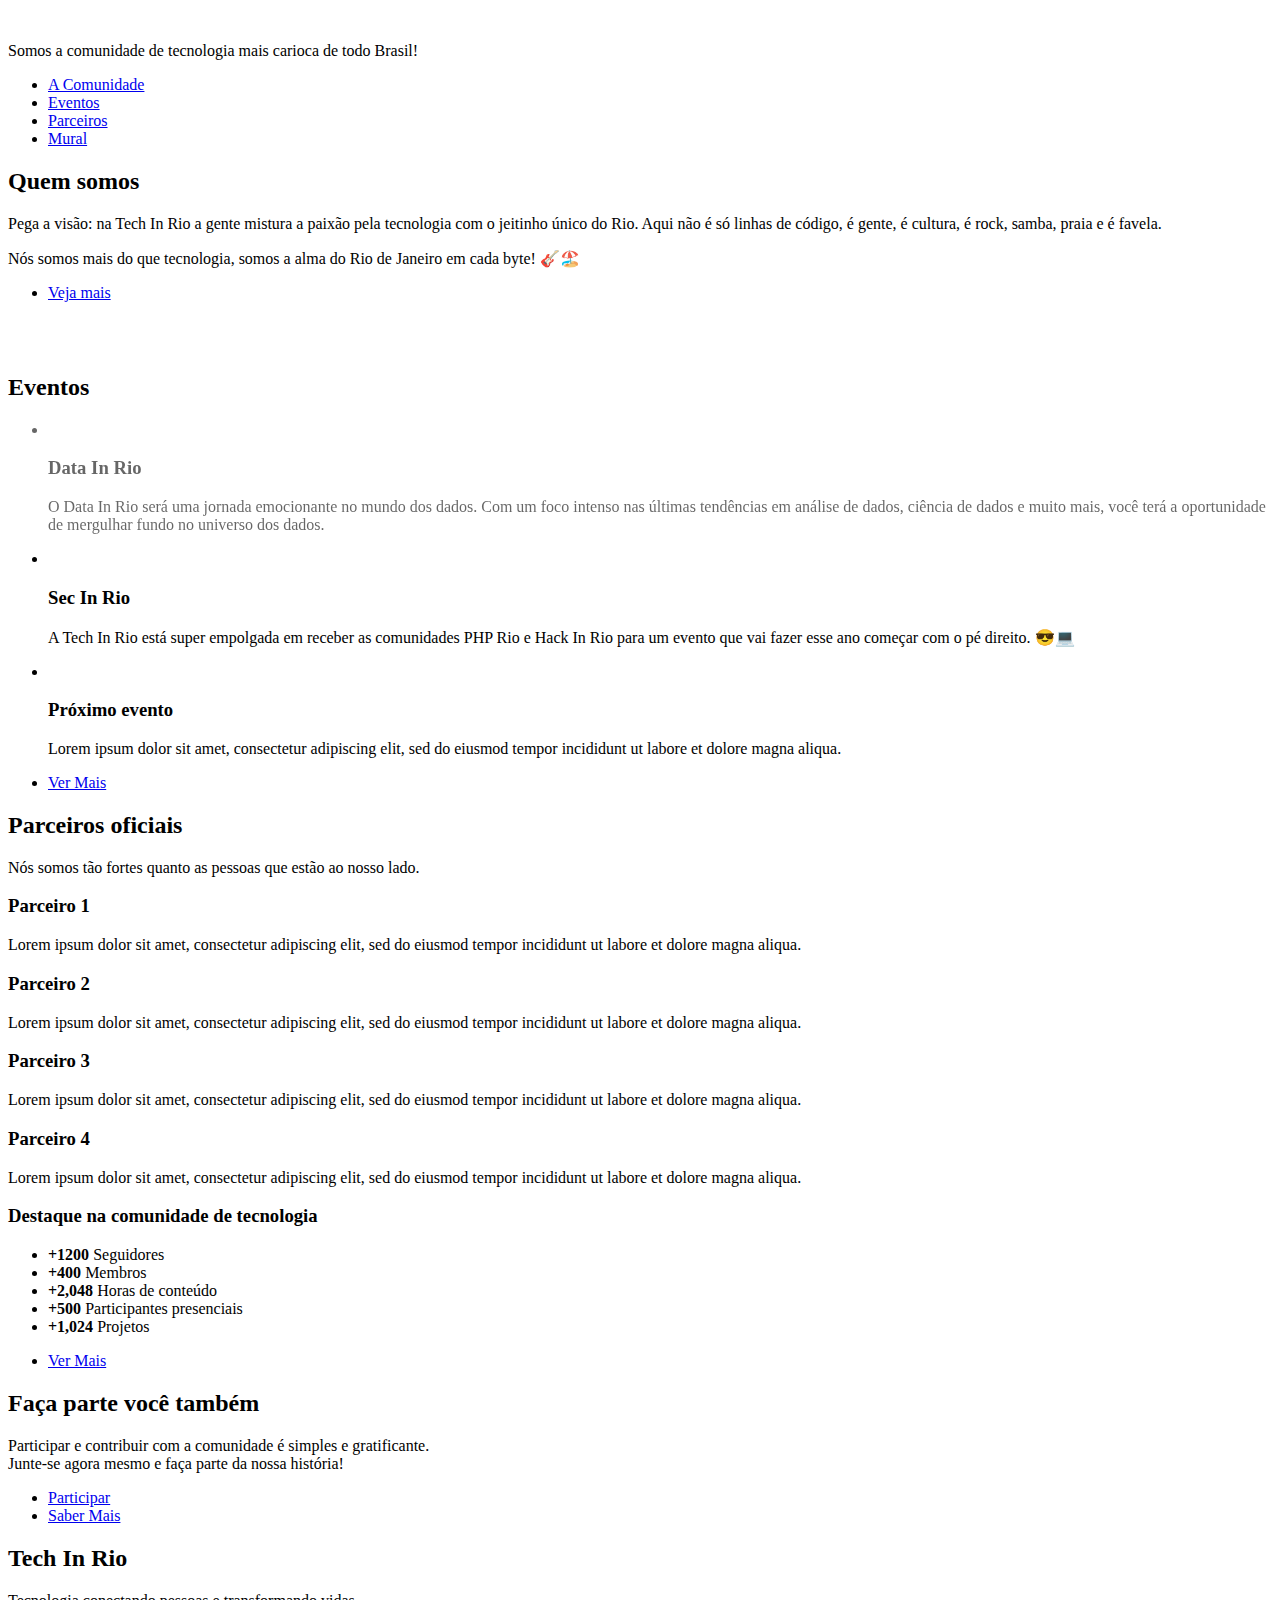
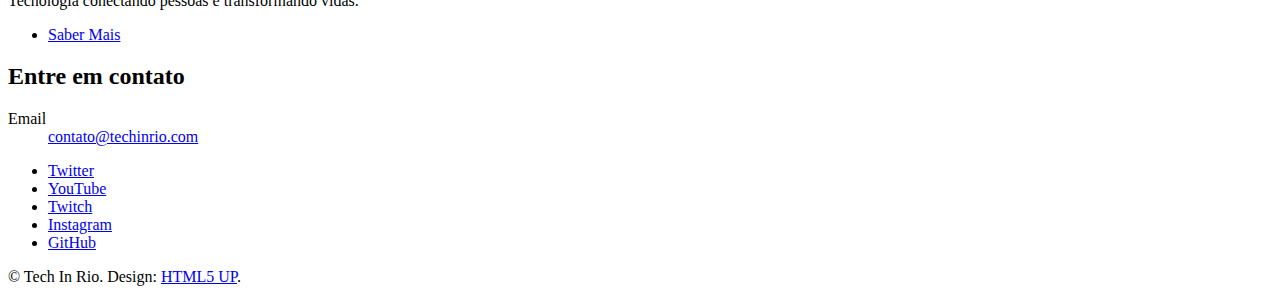
==== index.html @ d772ad13 "Update description of Tech In Rio in index.html" ====
<!DOCTYPE html>
<!--
	Stellar by HTML5 UP
	html5up.net | @ajlkn
	Free for personal and commercial use under the CCA 3.0 license (html5up.net/license)
-->
<html lang="pt-BR">
  <head>
    <title>Tech In Rio</title>
    <meta
      name="description"
      content="Você acabou de aportar na comunidade de tecnologia mais carioca de todo Brasil!"
    />
    <meta charset="utf-8" />
    <meta
      name="viewport"
      content="width=device-width, initial-scale=1, user-scalable=no"
    />

    <meta
      name="keywords"
      content="tech, rio, rio de janeiro, tecnologia, inovação, comunidade, brasil, rj"
    />

    <link rel="manifest" href="./manifest.json" />
    <link
      rel="shortcut icon"
      href="./images/logo-black.webp"
      type="image/webp"
    />

    <link rel="stylesheet" href="assets/css/main.css" />
    <noscript
      ><link rel="stylesheet" href="assets/css/noscript.css"
    /></noscript>
  </head>

  <body class="is-preload">
    <!-- Wrapper -->
    <div id="wrapper">
      <!-- Header -->
      <header id="header" class="alt">
        <span class="logo"
          ><img src="images/logo-h-transparent.png" alt=""
        /></span>
        <p>Somos a comunidade de tecnologia mais carioca de todo Brasil!</p>
      </header>

      <!-- Nav -->
      <nav id="nav">
        <ul>
          <li><a href="#intro" class="active">A Comunidade</a></li>
          <li><a href="#eventos">Eventos</a></li>
          <li><a href="#parceiros">Parceiros</a></li>
          <li><a href="#mural">Mural</a></li>
        </ul>
      </nav>

      <!-- Main -->
      <div id="main">
        <!-- Introduction -->
        <section id="intro" class="main">
          <div class="spotlight">
            <div class="content">
              <header class="major">
                <h2>Quem somos</h2>
              </header>
              <p>
                Pega a visão: na Tech In Rio a gente mistura a paixão pela
                tecnologia com o jeitinho único do Rio. Aqui não é só linhas de
                código, é gente, é cultura, é rock, samba, praia e é favela.
              </p>

              <p>
                Nós somos mais do que tecnologia, somos a alma do Rio de Janeiro
                em cada byte! 🎸🏖️
              </p>

              <ul class="actions">
                <li><a href="generic.html" class="button">Veja mais</a></li>
              </ul>
            </div>
            <span class="image"
              ><img src="./images/IMG_9345 Large.jpeg" width="300" alt=""
            /></span>
          </div>
          <span class="image"
            ><img src="./images/DataInRio-133.jpg" width="300" alt=""
          /></span>
          <span class="image"
            ><img src="./images/DataInRio-230.jpg" width="300" alt=""
          /></span>
          <span class="image"
            ><img src="./images/DataInRio-134.jpg" width="300" alt=""
          /></span>
        </section>

        <!-- First Section -->
        <section id="eventos" class="main special">
          <header class="major">
            <h2>Eventos</h2>
          </header>
          <ul class="features">
            <li style="filter: opacity(60%)">
              <span class="image"
                ><img src="./images/data-in-rio.png" width="300" alt=""
              /></span>
              <h3>Data In Rio</h3>
              <p>
                O Data In Rio será uma jornada emocionante no mundo dos dados.
                Com um foco intenso nas últimas tendências em análise de dados,
                ciência de dados e muito mais, você terá a oportunidade de
                mergulhar fundo no universo dos dados.
              </p>
            </li>
            <li>
              <span class="image"
                ><img src="./images/sec-in-rio.png" width="300" alt=""
              /></span>
              <h3>Sec In Rio</h3>
              <p>
                A Tech In Rio está super empolgada em receber as comunidades PHP
                Rio e Hack In Rio para um evento que vai fazer esse ano começar
                com o pé direito. 😎💻
              </p>
            </li>
            <li>
              <span class="image"
                ><img
                  src="https://dummyimage.com/300x370/000/fff.png"
                  width="300"
                  alt=""
              /></span>
              <h3>Próximo evento</h3>
              <p>
                Lorem ipsum dolor sit amet, consectetur adipiscing elit, sed do
                eiusmod tempor incididunt ut labore et dolore magna aliqua.
              </p>
            </li>
          </ul>
          <footer class="major">
            <ul class="actions special">
              <li><a href="generic.html" class="button">Ver Mais</a></li>
            </ul>
          </footer>
        </section>

        <!-- Second Section -->
        <section id="parceiros" class="main special">
          <header class="major">
            <h2>Parceiros oficiais</h2>
            <p>
              Nós somos tão fortes quanto as pessoas que estão ao nosso lado.
            </p>
          </header>

          <div class="row">
            <div class="col-6 col-12-small">
              <h3>Parceiro 1</h3>
              <p>
                Lorem ipsum dolor sit amet, consectetur adipiscing elit, sed do
                eiusmod tempor incididunt ut labore et dolore magna aliqua.
              </p>
            </div>
            <div class="col-6 col-12-small">
              <h3>Parceiro 2</h3>
              <p>
                Lorem ipsum dolor sit amet, consectetur adipiscing elit, sed do
                eiusmod tempor incididunt ut labore et dolore magna aliqua.
              </p>
            </div>
            <div class="col-6 col-12-small">
              <h3>Parceiro 3</h3>
              <p>
                Lorem ipsum dolor sit amet, consectetur adipiscing elit, sed do
                eiusmod tempor incididunt ut labore et dolore magna aliqua.
              </p>
            </div>
            <div class="col-6 col-12-small">
              <h3>Parceiro 4</h3>
              <p>
                Lorem ipsum dolor sit amet, consectetur adipiscing elit, sed do
                eiusmod tempor incididunt ut labore et dolore magna aliqua.
              </p>
            </div>
          </div>

          <h3>Destaque na comunidade de tecnologia</h3>
          <ul class="statistics">
            <li class="style1">
              <span class="icon brands fa-instagram"></span>
              <strong>+1200</strong> Seguidores
            </li>
            <li class="style2">
              <span class="icon brands fa-discord"></span>
              <strong>+400</strong> Membros
            </li>
            <li class="style3">
              <span class="icon brands fa-youtube"></span>
              <strong>+2,048</strong> Horas de conteúdo
            </li>
            <li class="style4">
              <span class="icon solid fa-users"></span>
              <strong>+500</strong> Participantes presenciais
            </li>
            <li class="style5">
              <span class="icon fa-gem"></span>
              <strong>+1,024</strong> Projetos
            </li>
          </ul>
          <footer class="major">
            <ul class="actions special">
              <li><a href="generic.html" class="button">Ver Mais</a></li>
            </ul>
          </footer>
        </section>

        <!-- Get Started -->
        <section id="mural" class="main special">
          <header class="major">
            <h2>Faça parte você também</h2>
            <p>
              Participar e contribuir com a comunidade é simples e gratificante.
              <br />
              Junte-se agora mesmo e faça parte da nossa história!
            </p>
          </header>
          <footer class="major">
            <ul class="actions special">
              <li>
                <a href="generic.html" class="button primary">Participar</a>
              </li>
              <li><a href="generic.html" class="button">Saber Mais</a></li>
            </ul>
          </footer>
        </section>
      </div>

      <!-- Footer -->
      <footer id="footer">
        <section>
          <h2>Tech In Rio</h2>
          <p>Tecnologia conectando pessoas e transformando vidas.</p>
          <ul class="actions">
            <li><a href="generic.html" class="button">Saber Mais</a></li>
          </ul>
        </section>
        <section>
          <h2>Entre em contato</h2>
          <dl class="alt">
            <dt>Email</dt>
            <dd>
              <a href="mailto:contato@techinrio.com">contato@techinrio.com</a>
            </dd>
          </dl>
          <ul class="icons">
            <li>
              <a
                href="https://twitter.com/techinrio"
                class="icon brands fa-twitter alt"
                ><span class="label">Twitter</span></a
              >
            </li>
            <li>
              <a
                href="https://www.youtube.com/@techinrio"
                class="icon brands fa-youtube alt"
                ><span class="label">YouTube</span></a
              >
            </li>
            <li>
              <a
                href="https://www.twitch.tv/techinrio"
                class="icon brands fa-twitch alt"
                ><span class="label">Twitch</span></a
              >
            </li>
            <li>
              <a
                href="https://www.instagram.com/techinrio/"
                class="icon brands fa-instagram alt"
                ><span class="label">Instagram</span></a
              >
            </li>
            <li>
              <a
                href="https://github.com/techinrio"
                class="icon brands fa-github alt"
                ><span class="label">GitHub</span></a
              >
            </li>
          </ul>
        </section>
        <p class="copyright">
          &copy; Tech In Rio. Design:
          <a href="https://html5up.net">HTML5 UP</a>.
        </p>
      </footer>
    </div>

    <!-- Scripts -->
    <script src="assets/js/jquery.min.js"></script>
    <script src="assets/js/jquery.scrollex.min.js"></script>
    <script src="assets/js/jquery.scrolly.min.js"></script>
    <script src="assets/js/browser.min.js"></script>
    <script src="assets/js/breakpoints.min.js"></script>
    <script src="assets/js/util.js"></script>
    <script src="assets/js/main.js"></script>
  </body>
</html>
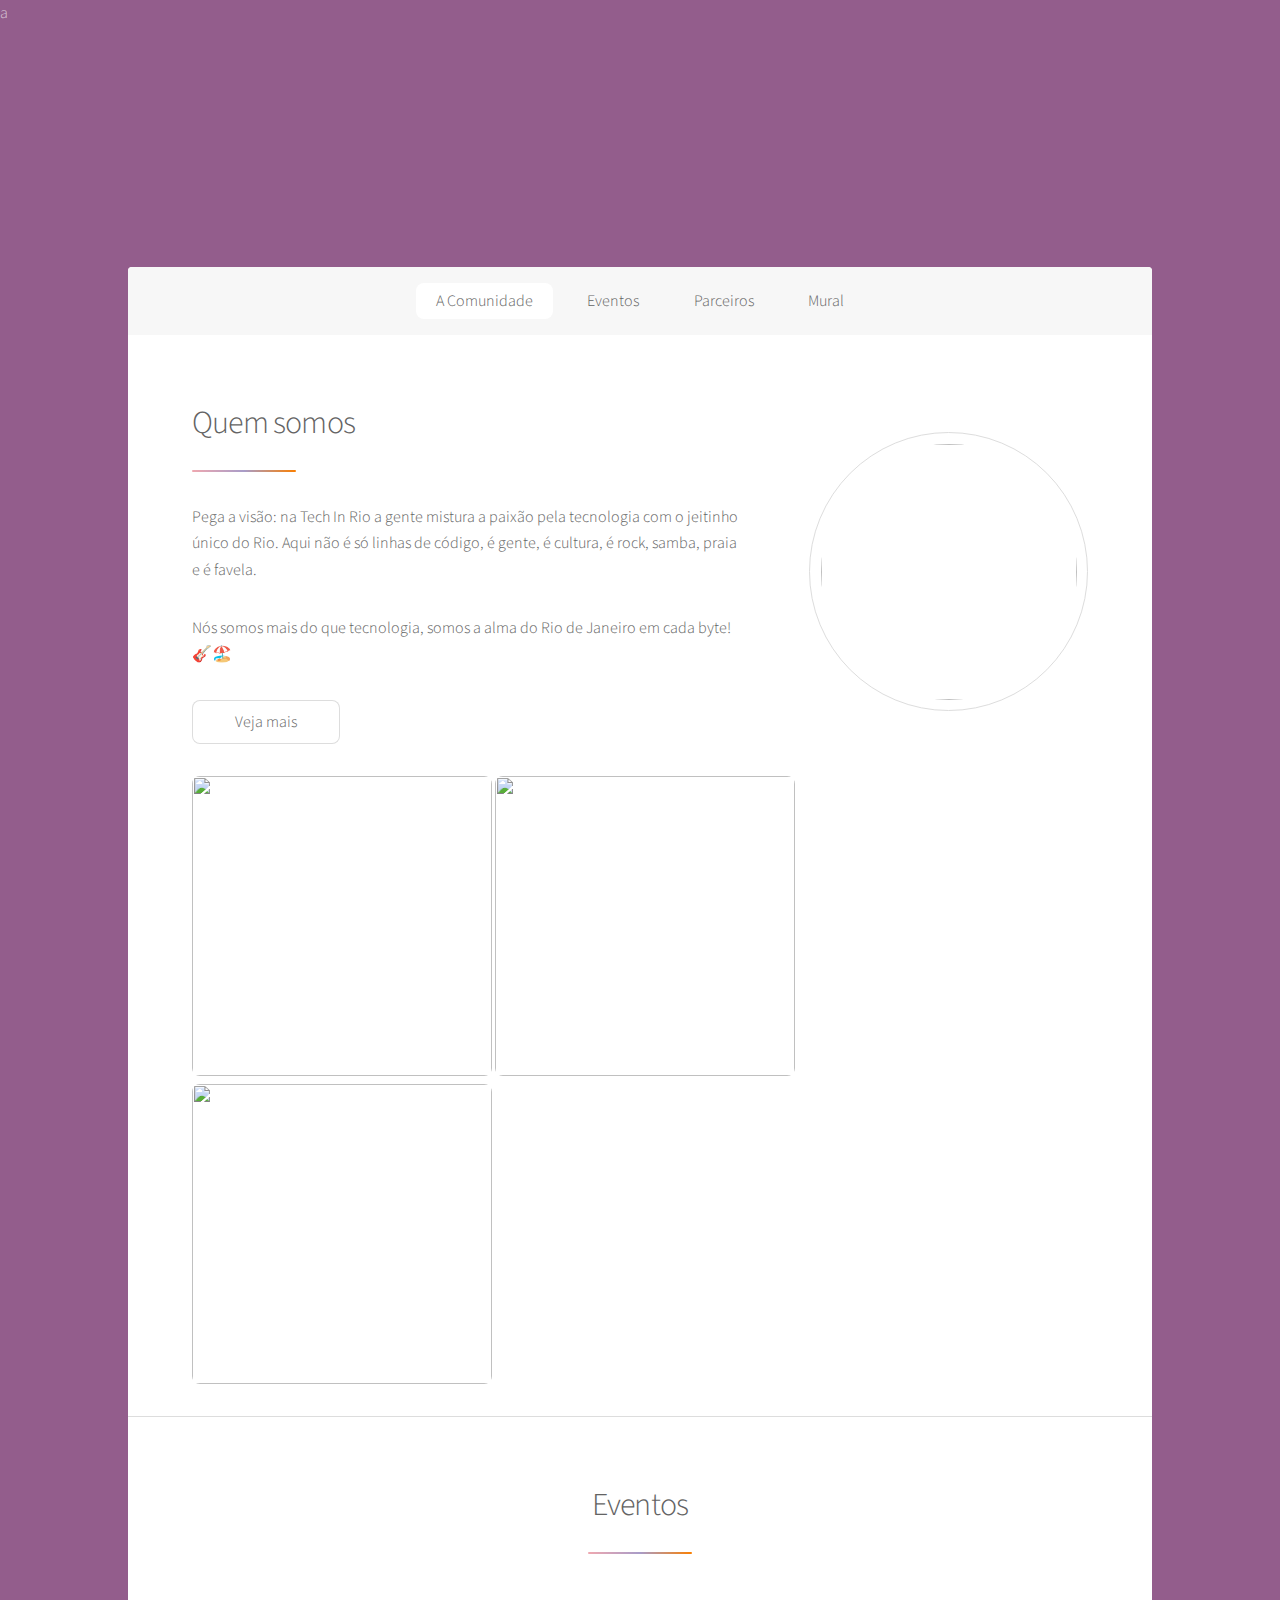
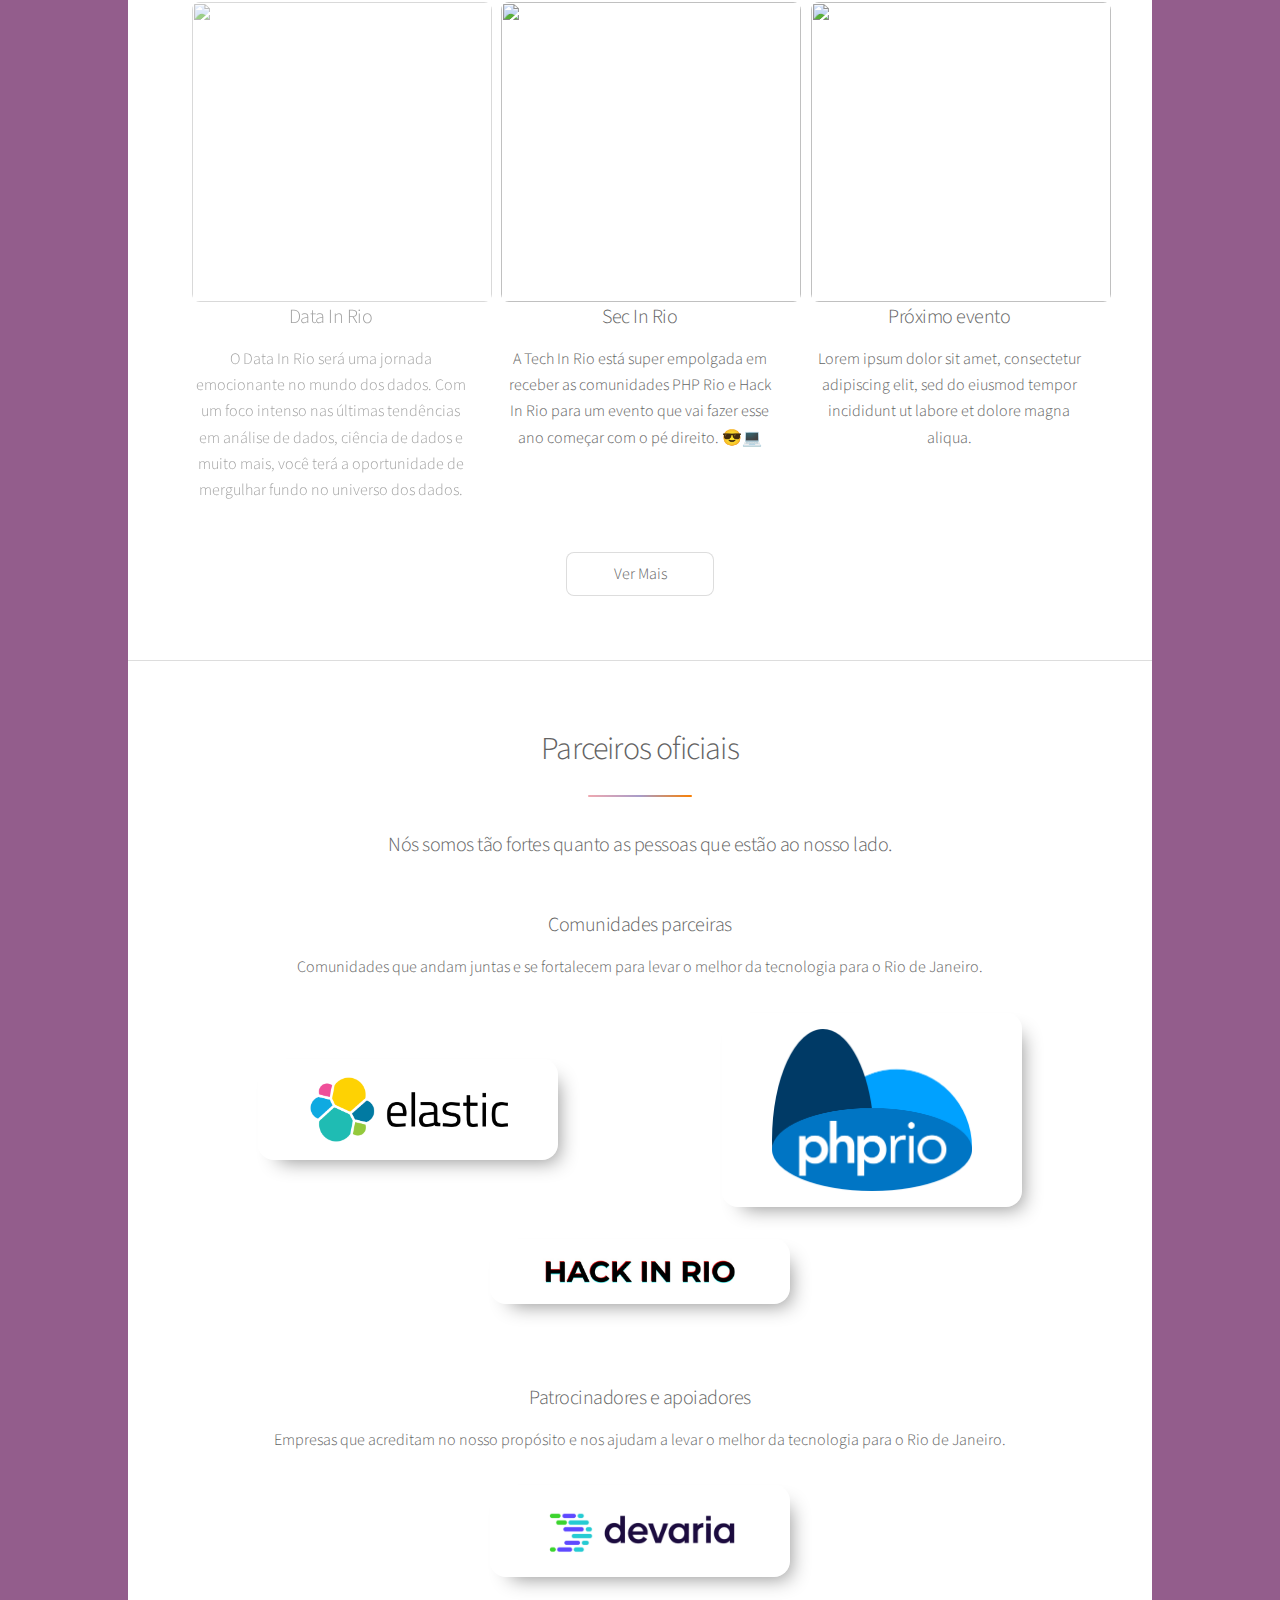
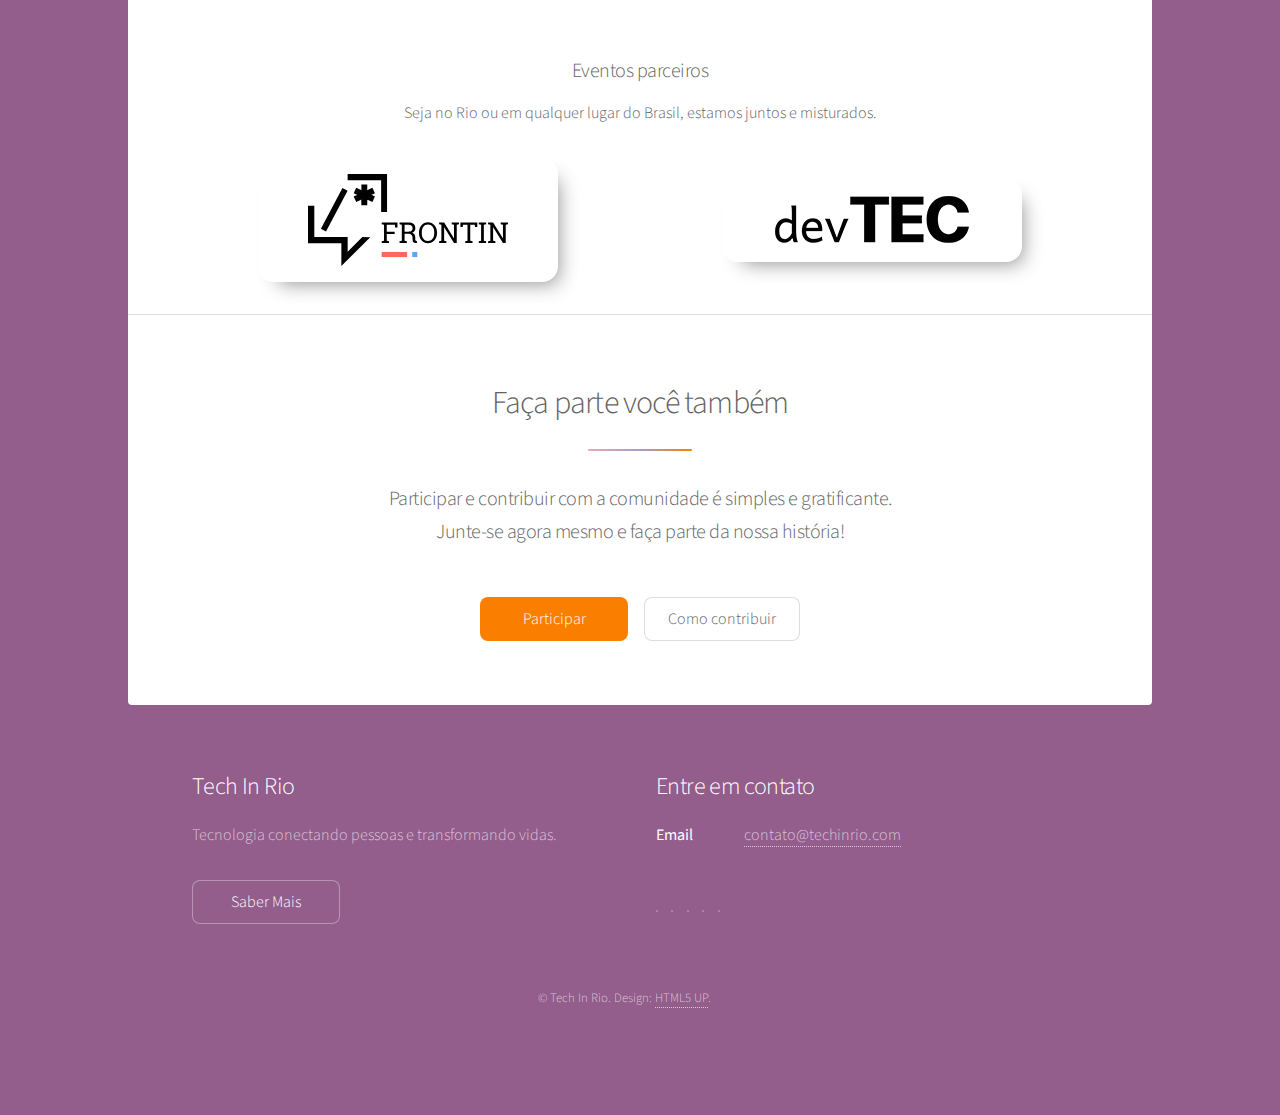
==== commit 4e5985c4: "seção de parceiros criada" ====
--- a/index.html
+++ b/index.html
@@ -1,4 +1,4 @@
-<!DOCTYPE html>
+a<!DOCTYPE html>
 <!--
 	Stellar by HTML5 UP
 	html5up.net | @ajlkn
@@ -154,65 +154,69 @@
             </p>
           </header>
 
-          <div class="row">
-            <div class="col-6 col-12-small">
-              <h3>Parceiro 1</h3>
-              <p>
-                Lorem ipsum dolor sit amet, consectetur adipiscing elit, sed do
-                eiusmod tempor incididunt ut labore et dolore magna aliqua.
-              </p>
-            </div>
-            <div class="col-6 col-12-small">
-              <h3>Parceiro 2</h3>
-              <p>
-                Lorem ipsum dolor sit amet, consectetur adipiscing elit, sed do
-                eiusmod tempor incididunt ut labore et dolore magna aliqua.
-              </p>
-            </div>
-            <div class="col-6 col-12-small">
-              <h3>Parceiro 3</h3>
-              <p>
-                Lorem ipsum dolor sit amet, consectetur adipiscing elit, sed do
-                eiusmod tempor incididunt ut labore et dolore magna aliqua.
-              </p>
-            </div>
-            <div class="col-6 col-12-small">
-              <h3>Parceiro 4</h3>
-              <p>
-                Lorem ipsum dolor sit amet, consectetur adipiscing elit, sed do
-                eiusmod tempor incididunt ut labore et dolore magna aliqua.
-              </p>
-            </div>
+          <h3>Comunidades parceiras</h3>
+
+          <p>
+            Comunidades que andam juntas e se fortalecem para levar o melhor da
+            tecnologia para o Rio de Janeiro.
+          </p>
+
+          <div class="partners-container">
+            <a
+              href="https://www.meetup.com/pt-BR/rio-de-janeiro-elastic-fantastics/"
+              target="_blank"
+            >
+              <img
+                src="./images/elastic-logo.png"
+                alt="Elastic Rio de Janeiro User Group logo"
+              />
+            </a>
+
+            <a href="https://php.rio/" target="_blank">
+              <img src="./images/phprio.png" alt="PHP Rio logo" />
+            </a>
+
+            <a href="https://www.instagram.com/hackin.rio/" target="_blank">
+              <img src="./images/hackinrio.png" alt="Hack In Rio logo" />
+            </a>
           </div>
 
-          <h3>Destaque na comunidade de tecnologia</h3>
-          <ul class="statistics">
-            <li class="style1">
-              <span class="icon brands fa-instagram"></span>
-              <strong>+1200</strong> Seguidores
-            </li>
-            <li class="style2">
-              <span class="icon brands fa-discord"></span>
-              <strong>+400</strong> Membros
-            </li>
-            <li class="style3">
-              <span class="icon brands fa-youtube"></span>
-              <strong>+2,048</strong> Horas de conteúdo
-            </li>
-            <li class="style4">
-              <span class="icon solid fa-users"></span>
-              <strong>+500</strong> Participantes presenciais
-            </li>
-            <li class="style5">
-              <span class="icon fa-gem"></span>
-              <strong>+1,024</strong> Projetos
-            </li>
-          </ul>
-          <footer class="major">
-            <ul class="actions special">
-              <li><a href="generic.html" class="button">Ver Mais</a></li>
-            </ul>
-          </footer>
+          <br />
+          <br />
+          <br />
+
+          <h3>Patrocinadores e apoiadores</h3>
+
+          <p>
+            Empresas que acreditam no nosso propósito e nos ajudam a levar o
+            melhor da tecnologia para o Rio de Janeiro.
+          </p>
+
+          <div class="partners-container">
+            <a href="https://devaria.com.br/" target="_blank">
+              <img src="./images/devaria.png" alt="Devaria logo" />
+            </a>
+          </div>
+
+          <br />
+          <br />
+          <br />
+
+          <h3>Eventos parceiros</h3>
+
+          <p>
+            Seja no Rio ou em qualquer lugar do Brasil, estamos juntos e
+            misturados.
+          </p>
+
+          <div class="partners-container">
+            <a href="https://frontinsampa.com.br/" target="_blank">
+              <img src="./images/logo-frontin-full.svg" alt="Frontin logo" />
+            </a>
+            <a href="https://devtec.com.br/" target="_blank">
+              <img src="./images/devtec.svg" alt="devTec logo" />
+            </a>
+          </div>
         </section>
 
         <!-- Get Started -->
@@ -230,7 +234,14 @@
               <li>
                 <a href="generic.html" class="button primary">Participar</a>
               </li>
-              <li><a href="generic.html" class="button">Saber Mais</a></li>
+              <li>
+                <a
+                  href="https://github.com/techinrio/docs/blob/master/CONTRIBUICOES.md"
+                  target="_blank"
+                  class="button"
+                  >Como contribuir</a
+                >
+              </li>
             </ul>
           </footer>
         </section>
--- a/assets/css/main.css
+++ b/assets/css/main.css
@@ -0,0 +1,3928 @@
+@import url(fontawesome-all.min.css);
+@import 'https://fonts.googleapis.com/css?family=Source+Sans+Pro:300,400';
+
+/*
+	Stellar by HTML5 UP
+	html5up.net | @ajlkn
+	Free for personal and commercial use under the CCA 3.0 license (html5up.net/license)
+*/
+
+:root {
+  --sun: #fa7f01;
+  --sun-dark: #996028;
+  --sun-light: #e8ad72;
+  --black: #0b0b0b;
+}
+
+.partners-container {
+  display: flex;
+  flex-direction: row;
+  justify-content: space-evenly;
+  align-items: center;
+  flex-wrap: wrap;
+  margin: 0 auto;
+
+  gap: 2rem;
+}
+
+.partners-container > a {
+  display: flex;
+  flex-direction: column;
+  justify-content: center;
+  align-items: center;
+
+  gap: 1rem;
+  margin: 0 auto;
+  text-align: center;
+  width: 100%;
+  max-width: 300px;
+  height: fit-content;
+  max-height: 300px;
+
+  text-decoration: none;
+
+  padding: 1rem;
+  border-radius: 1rem;
+  background-color: rgba(255, 255, 255, 0.2);
+  backdrop-filter: blur(10px);
+  box-shadow: 10px 11px 20px -10px rgba(0, 0, 0, 0.45);
+
+  transition: all 0.2s ease-in-out;
+
+  cursor: pointer;
+  border: none;
+
+  &:hover {
+    transform: scale(1.05);
+    box-shadow: 0 0 20px rgba(0, 0, 0, 0.2);
+  }
+}
+
+.partners-container > a > img {
+  width: 100%;
+  max-width: 200px;
+}
+
+.partners-container > a > h3 {
+  color: var(--sun);
+  font-weight: 700;
+  font-size: 1.2rem;
+}
+
+html,
+body,
+div,
+span,
+applet,
+object,
+iframe,
+h1,
+h2,
+h3,
+h4,
+h5,
+h6,
+p,
+blockquote,
+pre,
+a,
+abbr,
+acronym,
+address,
+big,
+cite,
+code,
+del,
+dfn,
+em,
+img,
+ins,
+kbd,
+q,
+s,
+samp,
+small,
+strike,
+strong,
+sub,
+sup,
+tt,
+var,
+b,
+u,
+i,
+center,
+dl,
+dt,
+dd,
+ol,
+ul,
+li,
+fieldset,
+form,
+label,
+legend,
+table,
+caption,
+tbody,
+tfoot,
+thead,
+tr,
+th,
+td,
+article,
+aside,
+canvas,
+details,
+embed,
+figure,
+figcaption,
+footer,
+header,
+hgroup,
+menu,
+nav,
+output,
+ruby,
+section,
+summary,
+time,
+mark,
+audio,
+video {
+  margin: 0;
+  padding: 0;
+  border: 0;
+  font-size: 100%;
+  font: inherit;
+  vertical-align: baseline;
+}
+
+article,
+aside,
+details,
+figcaption,
+figure,
+footer,
+header,
+hgroup,
+menu,
+nav,
+section {
+  display: block;
+}
+
+body {
+  line-height: 1;
+}
+
+ol,
+ul {
+  list-style: none;
+}
+
+blockquote,
+q {
+  quotes: none;
+}
+
+blockquote:before,
+blockquote:after,
+q:before,
+q:after {
+  content: '';
+  content: none;
+}
+
+table {
+  border-collapse: collapse;
+  border-spacing: 0;
+}
+
+body {
+  -webkit-text-size-adjust: none;
+}
+
+mark {
+  background-color: transparent;
+  color: inherit;
+}
+
+input::-moz-focus-inner {
+  border: 0;
+  padding: 0;
+}
+
+input,
+select,
+textarea {
+  -moz-appearance: none;
+  -webkit-appearance: none;
+  -ms-appearance: none;
+  appearance: none;
+}
+
+/* Basic */
+
+@-ms-viewport {
+  width: device-width;
+}
+
+body {
+  -ms-overflow-style: scrollbar;
+}
+
+@media screen and (max-width: 480px) {
+  html,
+  body {
+    min-width: 320px;
+  }
+}
+
+html {
+  box-sizing: border-box;
+}
+
+*,
+*:before,
+*:after {
+  box-sizing: inherit;
+}
+
+body {
+  background-image: url('../../images/favela-bg.webp');
+  background-repeat: no-repeat;
+  background-size: cover;
+  background-attachment: fixed;
+}
+
+body.is-preload *,
+body.is-preload *:before,
+body.is-preload *:after {
+  -moz-animation: none !important;
+  -webkit-animation: none !important;
+  -ms-animation: none !important;
+  animation: none !important;
+  -moz-transition: none !important;
+  -webkit-transition: none !important;
+  -ms-transition: none !important;
+  transition: none !important;
+}
+
+/* Type */
+
+body {
+  background-color: #935d8c;
+  color: rgba(255, 255, 255, 0.65);
+}
+
+body,
+input,
+select,
+textarea {
+  font-family: 'Source Sans Pro', Helvetica, sans-serif;
+  font-size: 17pt;
+  font-weight: 300;
+  line-height: 1.65;
+}
+
+@media screen and (max-width: 1680px) {
+  body,
+  input,
+  select,
+  textarea {
+    font-size: 14pt;
+  }
+}
+
+@media screen and (max-width: 1280px) {
+  body,
+  input,
+  select,
+  textarea {
+    font-size: 12pt;
+  }
+}
+
+@media screen and (max-width: 360px) {
+  body,
+  input,
+  select,
+  textarea {
+    font-size: 11pt;
+  }
+}
+
+a {
+  -moz-transition: color 0.2s ease, border-bottom 0.2s ease;
+  -webkit-transition: color 0.2s ease, border-bottom 0.2s ease;
+  -ms-transition: color 0.2s ease, border-bottom 0.2s ease;
+  transition: color 0.2s ease, border-bottom 0.2s ease;
+  text-decoration: none;
+  border-bottom: dotted 1px;
+  color: inherit;
+}
+
+a:hover {
+  border-bottom-color: transparent;
+}
+
+strong,
+b {
+  font-weight: 400;
+}
+
+em,
+i {
+  font-style: italic;
+}
+
+p {
+  margin: 0 0 2em 0;
+}
+
+p.content {
+  -moz-columns: 20em 2;
+  -webkit-columns: 20em 2;
+  -ms-columns: 20em 2;
+  columns: 20em 2;
+  -moz-column-gap: 2em;
+  -webkit-column-gap: 2em;
+  -ms-column-gap: 2em;
+  column-gap: 2em;
+  text-align: justify;
+}
+
+h1,
+h2,
+h3,
+h4,
+h5,
+h6 {
+  font-weight: 300;
+  line-height: 1.5;
+  margin: 0 0 0.7em 0;
+  letter-spacing: -0.025em;
+}
+
+h1 a,
+h2 a,
+h3 a,
+h4 a,
+h5 a,
+h6 a {
+  color: inherit;
+  text-decoration: none;
+}
+
+h1 {
+  font-size: 2.5em;
+  line-height: 1.2;
+}
+
+h2 {
+  font-size: 1.5em;
+}
+
+h3 {
+  font-size: 1.25em;
+}
+
+h4 {
+  font-size: 1.1em;
+}
+
+h5 {
+  font-size: 0.9em;
+}
+
+h6 {
+  font-size: 0.7em;
+}
+
+@media screen and (max-width: 736px) {
+  h1 {
+    font-size: 2em;
+  }
+}
+
+sub {
+  font-size: 0.8em;
+  position: relative;
+  top: 0.5em;
+}
+
+sup {
+  font-size: 0.8em;
+  position: relative;
+  top: -0.5em;
+}
+
+blockquote {
+  border-left: solid 4px;
+  font-style: italic;
+  margin: 0 0 2em 0;
+  padding: 0.5em 0 0.5em 2em;
+}
+
+code {
+  border-radius: 8px;
+  border: solid 1px;
+  font-family: 'Courier New', monospace;
+  font-size: 0.9em;
+  margin: 0 0.25em;
+  padding: 0.25em 0.65em;
+}
+
+pre {
+  -webkit-overflow-scrolling: touch;
+  font-family: 'Courier New', monospace;
+  font-size: 0.9em;
+  margin: 0 0 2em 0;
+}
+
+pre code {
+  display: block;
+  line-height: 1.75;
+  padding: 1em 1.5em;
+  overflow-x: auto;
+}
+
+hr {
+  border: 0;
+  border-bottom: solid 1px;
+  margin: 2em 0;
+}
+
+hr.major {
+  margin: 3em 0;
+}
+
+.align-left {
+  text-align: left;
+}
+
+.align-center {
+  text-align: center;
+}
+
+.align-right {
+  text-align: right;
+}
+
+input,
+select,
+textarea {
+  color: #ffffff;
+}
+
+a:hover {
+  color: #ffffff;
+}
+
+strong,
+b {
+  color: #ffffff;
+}
+
+h1,
+h2,
+h3,
+h4,
+h5,
+h6 {
+  color: #ffffff;
+}
+
+blockquote {
+  border-left-color: rgba(255, 255, 255, 0.35);
+}
+
+code {
+  background: rgba(255, 255, 255, 0.075);
+  border-color: rgba(255, 255, 255, 0.35);
+}
+
+hr {
+  border-bottom-color: rgba(255, 255, 255, 0.35);
+}
+
+/* Row */
+
+.row {
+  display: flex;
+  flex-wrap: wrap;
+  box-sizing: border-box;
+  align-items: stretch;
+}
+
+.row > * {
+  box-sizing: border-box;
+}
+
+.row.gtr-uniform > * > :last-child {
+  margin-bottom: 0;
+}
+
+.row.aln-left {
+  justify-content: flex-start;
+}
+
+.row.aln-center {
+  justify-content: center;
+}
+
+.row.aln-right {
+  justify-content: flex-end;
+}
+
+.row.aln-top {
+  align-items: flex-start;
+}
+
+.row.aln-middle {
+  align-items: center;
+}
+
+.row.aln-bottom {
+  align-items: flex-end;
+}
+
+.row > .imp {
+  order: -1;
+}
+
+.row > .col-1 {
+  width: 8.33333%;
+}
+
+.row > .off-1 {
+  margin-left: 8.33333%;
+}
+
+.row > .col-2 {
+  width: 16.66667%;
+}
+
+.row > .off-2 {
+  margin-left: 16.66667%;
+}
+
+.row > .col-3 {
+  width: 25%;
+}
+
+.row > .off-3 {
+  margin-left: 25%;
+}
+
+.row > .col-4 {
+  width: 33.33333%;
+}
+
+.row > .off-4 {
+  margin-left: 33.33333%;
+}
+
+.row > .col-5 {
+  width: 41.66667%;
+}
+
+.row > .off-5 {
+  margin-left: 41.66667%;
+}
+
+.row > .col-6 {
+  width: 50%;
+}
+
+.row > .off-6 {
+  margin-left: 50%;
+}
+
+.row > .col-7 {
+  width: 58.33333%;
+}
+
+.row > .off-7 {
+  margin-left: 58.33333%;
+}
+
+.row > .col-8 {
+  width: 66.66667%;
+}
+
+.row > .off-8 {
+  margin-left: 66.66667%;
+}
+
+.row > .col-9 {
+  width: 75%;
+}
+
+.row > .off-9 {
+  margin-left: 75%;
+}
+
+.row > .col-10 {
+  width: 83.33333%;
+}
+
+.row > .off-10 {
+  margin-left: 83.33333%;
+}
+
+.row > .col-11 {
+  width: 91.66667%;
+}
+
+.row > .off-11 {
+  margin-left: 91.66667%;
+}
+
+.row > .col-12 {
+  width: 100%;
+}
+
+.row > .off-12 {
+  margin-left: 100%;
+}
+
+.row.gtr-0 {
+  margin-top: 0;
+  margin-left: 0em;
+}
+
+.row.gtr-0 > * {
+  padding: 0 0 0 0em;
+}
+
+.row.gtr-0.gtr-uniform {
+  margin-top: 0em;
+}
+
+.row.gtr-0.gtr-uniform > * {
+  padding-top: 0em;
+}
+
+.row.gtr-25 {
+  margin-top: 0;
+  margin-left: -0.375em;
+}
+
+.row.gtr-25 > * {
+  padding: 0 0 0 0.375em;
+}
+
+.row.gtr-25.gtr-uniform {
+  margin-top: -0.375em;
+}
+
+.row.gtr-25.gtr-uniform > * {
+  padding-top: 0.375em;
+}
+
+.row.gtr-50 {
+  margin-top: 0;
+  margin-left: -0.75em;
+}
+
+.row.gtr-50 > * {
+  padding: 0 0 0 0.75em;
+}
+
+.row.gtr-50.gtr-uniform {
+  margin-top: -0.75em;
+}
+
+.row.gtr-50.gtr-uniform > * {
+  padding-top: 0.75em;
+}
+
+.row {
+  margin-top: 0;
+  margin-left: -1.5em;
+}
+
+.row > * {
+  padding: 0 0 0 1.5em;
+}
+
+.row.gtr-uniform {
+  margin-top: -1.5em;
+}
+
+.row.gtr-uniform > * {
+  padding-top: 1.5em;
+}
+
+.row.gtr-150 {
+  margin-top: 0;
+  margin-left: -2.25em;
+}
+
+.row.gtr-150 > * {
+  padding: 0 0 0 2.25em;
+}
+
+.row.gtr-150.gtr-uniform {
+  margin-top: -2.25em;
+}
+
+.row.gtr-150.gtr-uniform > * {
+  padding-top: 2.25em;
+}
+
+.row.gtr-200 {
+  margin-top: 0;
+  margin-left: -3em;
+}
+
+.row.gtr-200 > * {
+  padding: 0 0 0 3em;
+}
+
+.row.gtr-200.gtr-uniform {
+  margin-top: -3em;
+}
+
+.row.gtr-200.gtr-uniform > * {
+  padding-top: 3em;
+}
+
+@media screen and (max-width: 1680px) {
+  .row {
+    display: flex;
+    flex-wrap: wrap;
+    box-sizing: border-box;
+    align-items: stretch;
+  }
+
+  .row > * {
+    box-sizing: border-box;
+  }
+
+  .row.gtr-uniform > * > :last-child {
+    margin-bottom: 0;
+  }
+
+  .row.aln-left {
+    justify-content: flex-start;
+  }
+
+  .row.aln-center {
+    justify-content: center;
+  }
+
+  .row.aln-right {
+    justify-content: flex-end;
+  }
+
+  .row.aln-top {
+    align-items: flex-start;
+  }
+
+  .row.aln-middle {
+    align-items: center;
+  }
+
+  .row.aln-bottom {
+    align-items: flex-end;
+  }
+
+  .row > .imp-xlarge {
+    order: -1;
+  }
+
+  .row > .col-1-xlarge {
+    width: 8.33333%;
+  }
+
+  .row > .off-1-xlarge {
+    margin-left: 8.33333%;
+  }
+
+  .row > .col-2-xlarge {
+    width: 16.66667%;
+  }
+
+  .row > .off-2-xlarge {
+    margin-left: 16.66667%;
+  }
+
+  .row > .col-3-xlarge {
+    width: 25%;
+  }
+
+  .row > .off-3-xlarge {
+    margin-left: 25%;
+  }
+
+  .row > .col-4-xlarge {
+    width: 33.33333%;
+  }
+
+  .row > .off-4-xlarge {
+    margin-left: 33.33333%;
+  }
+
+  .row > .col-5-xlarge {
+    width: 41.66667%;
+  }
+
+  .row > .off-5-xlarge {
+    margin-left: 41.66667%;
+  }
+
+  .row > .col-6-xlarge {
+    width: 50%;
+  }
+
+  .row > .off-6-xlarge {
+    margin-left: 50%;
+  }
+
+  .row > .col-7-xlarge {
+    width: 58.33333%;
+  }
+
+  .row > .off-7-xlarge {
+    margin-left: 58.33333%;
+  }
+
+  .row > .col-8-xlarge {
+    width: 66.66667%;
+  }
+
+  .row > .off-8-xlarge {
+    margin-left: 66.66667%;
+  }
+
+  .row > .col-9-xlarge {
+    width: 75%;
+  }
+
+  .row > .off-9-xlarge {
+    margin-left: 75%;
+  }
+
+  .row > .col-10-xlarge {
+    width: 83.33333%;
+  }
+
+  .row > .off-10-xlarge {
+    margin-left: 83.33333%;
+  }
+
+  .row > .col-11-xlarge {
+    width: 91.66667%;
+  }
+
+  .row > .off-11-xlarge {
+    margin-left: 91.66667%;
+  }
+
+  .row > .col-12-xlarge {
+    width: 100%;
+  }
+
+  .row > .off-12-xlarge {
+    margin-left: 100%;
+  }
+
+  .row.gtr-0 {
+    margin-top: 0;
+    margin-left: 0em;
+  }
+
+  .row.gtr-0 > * {
+    padding: 0 0 0 0em;
+  }
+
+  .row.gtr-0.gtr-uniform {
+    margin-top: 0em;
+  }
+
+  .row.gtr-0.gtr-uniform > * {
+    padding-top: 0em;
+  }
+
+  .row.gtr-25 {
+    margin-top: 0;
+    margin-left: -0.375em;
+  }
+
+  .row.gtr-25 > * {
+    padding: 0 0 0 0.375em;
+  }
+
+  .row.gtr-25.gtr-uniform {
+    margin-top: -0.375em;
+  }
+
+  .row.gtr-25.gtr-uniform > * {
+    padding-top: 0.375em;
+  }
+
+  .row.gtr-50 {
+    margin-top: 0;
+    margin-left: -0.75em;
+  }
+
+  .row.gtr-50 > * {
+    padding: 0 0 0 0.75em;
+  }
+
+  .row.gtr-50.gtr-uniform {
+    margin-top: -0.75em;
+  }
+
+  .row.gtr-50.gtr-uniform > * {
+    padding-top: 0.75em;
+  }
+
+  .row {
+    margin-top: 0;
+    margin-left: -1.5em;
+  }
+
+  .row > * {
+    padding: 0 0 0 1.5em;
+  }
+
+  .row.gtr-uniform {
+    margin-top: -1.5em;
+  }
+
+  .row.gtr-uniform > * {
+    padding-top: 1.5em;
+  }
+
+  .row.gtr-150 {
+    margin-top: 0;
+    margin-left: -2.25em;
+  }
+
+  .row.gtr-150 > * {
+    padding: 0 0 0 2.25em;
+  }
+
+  .row.gtr-150.gtr-uniform {
+    margin-top: -2.25em;
+  }
+
+  .row.gtr-150.gtr-uniform > * {
+    padding-top: 2.25em;
+  }
+
+  .row.gtr-200 {
+    margin-top: 0;
+    margin-left: -3em;
+  }
+
+  .row.gtr-200 > * {
+    padding: 0 0 0 3em;
+  }
+
+  .row.gtr-200.gtr-uniform {
+    margin-top: -3em;
+  }
+
+  .row.gtr-200.gtr-uniform > * {
+    padding-top: 3em;
+  }
+}
+
+@media screen and (max-width: 1280px) {
+  .row {
+    display: flex;
+    flex-wrap: wrap;
+    box-sizing: border-box;
+    align-items: stretch;
+  }
+
+  .row > * {
+    box-sizing: border-box;
+  }
+
+  .row.gtr-uniform > * > :last-child {
+    margin-bottom: 0;
+  }
+
+  .row.aln-left {
+    justify-content: flex-start;
+  }
+
+  .row.aln-center {
+    justify-content: center;
+  }
+
+  .row.aln-right {
+    justify-content: flex-end;
+  }
+
+  .row.aln-top {
+    align-items: flex-start;
+  }
+
+  .row.aln-middle {
+    align-items: center;
+  }
+
+  .row.aln-bottom {
+    align-items: flex-end;
+  }
+
+  .row > .imp-large {
+    order: -1;
+  }
+
+  .row > .col-1-large {
+    width: 8.33333%;
+  }
+
+  .row > .off-1-large {
+    margin-left: 8.33333%;
+  }
+
+  .row > .col-2-large {
+    width: 16.66667%;
+  }
+
+  .row > .off-2-large {
+    margin-left: 16.66667%;
+  }
+
+  .row > .col-3-large {
+    width: 25%;
+  }
+
+  .row > .off-3-large {
+    margin-left: 25%;
+  }
+
+  .row > .col-4-large {
+    width: 33.33333%;
+  }
+
+  .row > .off-4-large {
+    margin-left: 33.33333%;
+  }
+
+  .row > .col-5-large {
+    width: 41.66667%;
+  }
+
+  .row > .off-5-large {
+    margin-left: 41.66667%;
+  }
+
+  .row > .col-6-large {
+    width: 50%;
+  }
+
+  .row > .off-6-large {
+    margin-left: 50%;
+  }
+
+  .row > .col-7-large {
+    width: 58.33333%;
+  }
+
+  .row > .off-7-large {
+    margin-left: 58.33333%;
+  }
+
+  .row > .col-8-large {
+    width: 66.66667%;
+  }
+
+  .row > .off-8-large {
+    margin-left: 66.66667%;
+  }
+
+  .row > .col-9-large {
+    width: 75%;
+  }
+
+  .row > .off-9-large {
+    margin-left: 75%;
+  }
+
+  .row > .col-10-large {
+    width: 83.33333%;
+  }
+
+  .row > .off-10-large {
+    margin-left: 83.33333%;
+  }
+
+  .row > .col-11-large {
+    width: 91.66667%;
+  }
+
+  .row > .off-11-large {
+    margin-left: 91.66667%;
+  }
+
+  .row > .col-12-large {
+    width: 100%;
+  }
+
+  .row > .off-12-large {
+    margin-left: 100%;
+  }
+
+  .row.gtr-0 {
+    margin-top: 0;
+    margin-left: 0em;
+  }
+
+  .row.gtr-0 > * {
+    padding: 0 0 0 0em;
+  }
+
+  .row.gtr-0.gtr-uniform {
+    margin-top: 0em;
+  }
+
+  .row.gtr-0.gtr-uniform > * {
+    padding-top: 0em;
+  }
+
+  .row.gtr-25 {
+    margin-top: 0;
+    margin-left: -0.375em;
+  }
+
+  .row.gtr-25 > * {
+    padding: 0 0 0 0.375em;
+  }
+
+  .row.gtr-25.gtr-uniform {
+    margin-top: -0.375em;
+  }
+
+  .row.gtr-25.gtr-uniform > * {
+    padding-top: 0.375em;
+  }
+
+  .row.gtr-50 {
+    margin-top: 0;
+    margin-left: -0.75em;
+  }
+
+  .row.gtr-50 > * {
+    padding: 0 0 0 0.75em;
+  }
+
+  .row.gtr-50.gtr-uniform {
+    margin-top: -0.75em;
+  }
+
+  .row.gtr-50.gtr-uniform > * {
+    padding-top: 0.75em;
+  }
+
+  .row {
+    margin-top: 0;
+    margin-left: -1.5em;
+  }
+
+  .row > * {
+    padding: 0 0 0 1.5em;
+  }
+
+  .row.gtr-uniform {
+    margin-top: -1.5em;
+  }
+
+  .row.gtr-uniform > * {
+    padding-top: 1.5em;
+  }
+
+  .row.gtr-150 {
+    margin-top: 0;
+    margin-left: -2.25em;
+  }
+
+  .row.gtr-150 > * {
+    padding: 0 0 0 2.25em;
+  }
+
+  .row.gtr-150.gtr-uniform {
+    margin-top: -2.25em;
+  }
+
+  .row.gtr-150.gtr-uniform > * {
+    padding-top: 2.25em;
+  }
+
+  .row.gtr-200 {
+    margin-top: 0;
+    margin-left: -3em;
+  }
+
+  .row.gtr-200 > * {
+    padding: 0 0 0 3em;
+  }
+
+  .row.gtr-200.gtr-uniform {
+    margin-top: -3em;
+  }
+
+  .row.gtr-200.gtr-uniform > * {
+    padding-top: 3em;
+  }
+}
+
+@media screen and (max-width: 980px) {
+  .row {
+    display: flex;
+    flex-wrap: wrap;
+    box-sizing: border-box;
+    align-items: stretch;
+  }
+
+  .row > * {
+    box-sizing: border-box;
+  }
+
+  .row.gtr-uniform > * > :last-child {
+    margin-bottom: 0;
+  }
+
+  .row.aln-left {
+    justify-content: flex-start;
+  }
+
+  .row.aln-center {
+    justify-content: center;
+  }
+
+  .row.aln-right {
+    justify-content: flex-end;
+  }
+
+  .row.aln-top {
+    align-items: flex-start;
+  }
+
+  .row.aln-middle {
+    align-items: center;
+  }
+
+  .row.aln-bottom {
+    align-items: flex-end;
+  }
+
+  .row > .imp-medium {
+    order: -1;
+  }
+
+  .row > .col-1-medium {
+    width: 8.33333%;
+  }
+
+  .row > .off-1-medium {
+    margin-left: 8.33333%;
+  }
+
+  .row > .col-2-medium {
+    width: 16.66667%;
+  }
+
+  .row > .off-2-medium {
+    margin-left: 16.66667%;
+  }
+
+  .row > .col-3-medium {
+    width: 25%;
+  }
+
+  .row > .off-3-medium {
+    margin-left: 25%;
+  }
+
+  .row > .col-4-medium {
+    width: 33.33333%;
+  }
+
+  .row > .off-4-medium {
+    margin-left: 33.33333%;
+  }
+
+  .row > .col-5-medium {
+    width: 41.66667%;
+  }
+
+  .row > .off-5-medium {
+    margin-left: 41.66667%;
+  }
+
+  .row > .col-6-medium {
+    width: 50%;
+  }
+
+  .row > .off-6-medium {
+    margin-left: 50%;
+  }
+
+  .row > .col-7-medium {
+    width: 58.33333%;
+  }
+
+  .row > .off-7-medium {
+    margin-left: 58.33333%;
+  }
+
+  .row > .col-8-medium {
+    width: 66.66667%;
+  }
+
+  .row > .off-8-medium {
+    margin-left: 66.66667%;
+  }
+
+  .row > .col-9-medium {
+    width: 75%;
+  }
+
+  .row > .off-9-medium {
+    margin-left: 75%;
+  }
+
+  .row > .col-10-medium {
+    width: 83.33333%;
+  }
+
+  .row > .off-10-medium {
+    margin-left: 83.33333%;
+  }
+
+  .row > .col-11-medium {
+    width: 91.66667%;
+  }
+
+  .row > .off-11-medium {
+    margin-left: 91.66667%;
+  }
+
+  .row > .col-12-medium {
+    width: 100%;
+  }
+
+  .row > .off-12-medium {
+    margin-left: 100%;
+  }
+
+  .row.gtr-0 {
+    margin-top: 0;
+    margin-left: 0em;
+  }
+
+  .row.gtr-0 > * {
+    padding: 0 0 0 0em;
+  }
+
+  .row.gtr-0.gtr-uniform {
+    margin-top: 0em;
+  }
+
+  .row.gtr-0.gtr-uniform > * {
+    padding-top: 0em;
+  }
+
+  .row.gtr-25 {
+    margin-top: 0;
+    margin-left: -0.375em;
+  }
+
+  .row.gtr-25 > * {
+    padding: 0 0 0 0.375em;
+  }
+
+  .row.gtr-25.gtr-uniform {
+    margin-top: -0.375em;
+  }
+
+  .row.gtr-25.gtr-uniform > * {
+    padding-top: 0.375em;
+  }
+
+  .row.gtr-50 {
+    margin-top: 0;
+    margin-left: -0.75em;
+  }
+
+  .row.gtr-50 > * {
+    padding: 0 0 0 0.75em;
+  }
+
+  .row.gtr-50.gtr-uniform {
+    margin-top: -0.75em;
+  }
+
+  .row.gtr-50.gtr-uniform > * {
+    padding-top: 0.75em;
+  }
+
+  .row {
+    margin-top: 0;
+    margin-left: -1.5em;
+  }
+
+  .row > * {
+    padding: 0 0 0 1.5em;
+  }
+
+  .row.gtr-uniform {
+    margin-top: -1.5em;
+  }
+
+  .row.gtr-uniform > * {
+    padding-top: 1.5em;
+  }
+
+  .row.gtr-150 {
+    margin-top: 0;
+    margin-left: -2.25em;
+  }
+
+  .row.gtr-150 > * {
+    padding: 0 0 0 2.25em;
+  }
+
+  .row.gtr-150.gtr-uniform {
+    margin-top: -2.25em;
+  }
+
+  .row.gtr-150.gtr-uniform > * {
+    padding-top: 2.25em;
+  }
+
+  .row.gtr-200 {
+    margin-top: 0;
+    margin-left: -3em;
+  }
+
+  .row.gtr-200 > * {
+    padding: 0 0 0 3em;
+  }
+
+  .row.gtr-200.gtr-uniform {
+    margin-top: -3em;
+  }
+
+  .row.gtr-200.gtr-uniform > * {
+    padding-top: 3em;
+  }
+}
+
+@media screen and (max-width: 736px) {
+  .row {
+    display: flex;
+    flex-wrap: wrap;
+    box-sizing: border-box;
+    align-items: stretch;
+  }
+
+  .row > * {
+    box-sizing: border-box;
+  }
+
+  .row.gtr-uniform > * > :last-child {
+    margin-bottom: 0;
+  }
+
+  .row.aln-left {
+    justify-content: flex-start;
+  }
+
+  .row.aln-center {
+    justify-content: center;
+  }
+
+  .row.aln-right {
+    justify-content: flex-end;
+  }
+
+  .row.aln-top {
+    align-items: flex-start;
+  }
+
+  .row.aln-middle {
+    align-items: center;
+  }
+
+  .row.aln-bottom {
+    align-items: flex-end;
+  }
+
+  .row > .imp-small {
+    order: -1;
+  }
+
+  .row > .col-1-small {
+    width: 8.33333%;
+  }
+
+  .row > .off-1-small {
+    margin-left: 8.33333%;
+  }
+
+  .row > .col-2-small {
+    width: 16.66667%;
+  }
+
+  .row > .off-2-small {
+    margin-left: 16.66667%;
+  }
+
+  .row > .col-3-small {
+    width: 25%;
+  }
+
+  .row > .off-3-small {
+    margin-left: 25%;
+  }
+
+  .row > .col-4-small {
+    width: 33.33333%;
+  }
+
+  .row > .off-4-small {
+    margin-left: 33.33333%;
+  }
+
+  .row > .col-5-small {
+    width: 41.66667%;
+  }
+
+  .row > .off-5-small {
+    margin-left: 41.66667%;
+  }
+
+  .row > .col-6-small {
+    width: 50%;
+  }
+
+  .row > .off-6-small {
+    margin-left: 50%;
+  }
+
+  .row > .col-7-small {
+    width: 58.33333%;
+  }
+
+  .row > .off-7-small {
+    margin-left: 58.33333%;
+  }
+
+  .row > .col-8-small {
+    width: 66.66667%;
+  }
+
+  .row > .off-8-small {
+    margin-left: 66.66667%;
+  }
+
+  .row > .col-9-small {
+    width: 75%;
+  }
+
+  .row > .off-9-small {
+    margin-left: 75%;
+  }
+
+  .row > .col-10-small {
+    width: 83.33333%;
+  }
+
+  .row > .off-10-small {
+    margin-left: 83.33333%;
+  }
+
+  .row > .col-11-small {
+    width: 91.66667%;
+  }
+
+  .row > .off-11-small {
+    margin-left: 91.66667%;
+  }
+
+  .row > .col-12-small {
+    width: 100%;
+  }
+
+  .row > .off-12-small {
+    margin-left: 100%;
+  }
+
+  .row.gtr-0 {
+    margin-top: 0;
+    margin-left: 0em;
+  }
+
+  .row.gtr-0 > * {
+    padding: 0 0 0 0em;
+  }
+
+  .row.gtr-0.gtr-uniform {
+    margin-top: 0em;
+  }
+
+  .row.gtr-0.gtr-uniform > * {
+    padding-top: 0em;
+  }
+
+  .row.gtr-25 {
+    margin-top: 0;
+    margin-left: -0.25em;
+  }
+
+  .row.gtr-25 > * {
+    padding: 0 0 0 0.25em;
+  }
+
+  .row.gtr-25.gtr-uniform {
+    margin-top: -0.25em;
+  }
+
+  .row.gtr-25.gtr-uniform > * {
+    padding-top: 0.25em;
+  }
+
+  .row.gtr-50 {
+    margin-top: 0;
+    margin-left: -0.5em;
+  }
+
+  .row.gtr-50 > * {
+    padding: 0 0 0 0.5em;
+  }
+
+  .row.gtr-50.gtr-uniform {
+    margin-top: -0.5em;
+  }
+
+  .row.gtr-50.gtr-uniform > * {
+    padding-top: 0.5em;
+  }
+
+  .row {
+    margin-top: 0;
+    margin-left: -1em;
+  }
+
+  .row > * {
+    padding: 0 0 0 1em;
+  }
+
+  .row.gtr-uniform {
+    margin-top: -1em;
+  }
+
+  .row.gtr-uniform > * {
+    padding-top: 1em;
+  }
+
+  .row.gtr-150 {
+    margin-top: 0;
+    margin-left: -1.5em;
+  }
+
+  .row.gtr-150 > * {
+    padding: 0 0 0 1.5em;
+  }
+
+  .row.gtr-150.gtr-uniform {
+    margin-top: -1.5em;
+  }
+
+  .row.gtr-150.gtr-uniform > * {
+    padding-top: 1.5em;
+  }
+
+  .row.gtr-200 {
+    margin-top: 0;
+    margin-left: -2em;
+  }
+
+  .row.gtr-200 > * {
+    padding: 0 0 0 2em;
+  }
+
+  .row.gtr-200.gtr-uniform {
+    margin-top: -2em;
+  }
+
+  .row.gtr-200.gtr-uniform > * {
+    padding-top: 2em;
+  }
+}
+
+@media screen and (max-width: 480px) {
+  .row {
+    display: flex;
+    flex-wrap: wrap;
+    box-sizing: border-box;
+    align-items: stretch;
+  }
+
+  .row > * {
+    box-sizing: border-box;
+  }
+
+  .row.gtr-uniform > * > :last-child {
+    margin-bottom: 0;
+  }
+
+  .row.aln-left {
+    justify-content: flex-start;
+  }
+
+  .row.aln-center {
+    justify-content: center;
+  }
+
+  .row.aln-right {
+    justify-content: flex-end;
+  }
+
+  .row.aln-top {
+    align-items: flex-start;
+  }
+
+  .row.aln-middle {
+    align-items: center;
+  }
+
+  .row.aln-bottom {
+    align-items: flex-end;
+  }
+
+  .row > .imp-xsmall {
+    order: -1;
+  }
+
+  .row > .col-1-xsmall {
+    width: 8.33333%;
+  }
+
+  .row > .off-1-xsmall {
+    margin-left: 8.33333%;
+  }
+
+  .row > .col-2-xsmall {
+    width: 16.66667%;
+  }
+
+  .row > .off-2-xsmall {
+    margin-left: 16.66667%;
+  }
+
+  .row > .col-3-xsmall {
+    width: 25%;
+  }
+
+  .row > .off-3-xsmall {
+    margin-left: 25%;
+  }
+
+  .row > .col-4-xsmall {
+    width: 33.33333%;
+  }
+
+  .row > .off-4-xsmall {
+    margin-left: 33.33333%;
+  }
+
+  .row > .col-5-xsmall {
+    width: 41.66667%;
+  }
+
+  .row > .off-5-xsmall {
+    margin-left: 41.66667%;
+  }
+
+  .row > .col-6-xsmall {
+    width: 50%;
+  }
+
+  .row > .off-6-xsmall {
+    margin-left: 50%;
+  }
+
+  .row > .col-7-xsmall {
+    width: 58.33333%;
+  }
+
+  .row > .off-7-xsmall {
+    margin-left: 58.33333%;
+  }
+
+  .row > .col-8-xsmall {
+    width: 66.66667%;
+  }
+
+  .row > .off-8-xsmall {
+    margin-left: 66.66667%;
+  }
+
+  .row > .col-9-xsmall {
+    width: 75%;
+  }
+
+  .row > .off-9-xsmall {
+    margin-left: 75%;
+  }
+
+  .row > .col-10-xsmall {
+    width: 83.33333%;
+  }
+
+  .row > .off-10-xsmall {
+    margin-left: 83.33333%;
+  }
+
+  .row > .col-11-xsmall {
+    width: 91.66667%;
+  }
+
+  .row > .off-11-xsmall {
+    margin-left: 91.66667%;
+  }
+
+  .row > .col-12-xsmall {
+    width: 100%;
+  }
+
+  .row > .off-12-xsmall {
+    margin-left: 100%;
+  }
+
+  .row.gtr-0 {
+    margin-top: 0;
+    margin-left: 0em;
+  }
+
+  .row.gtr-0 > * {
+    padding: 0 0 0 0em;
+  }
+
+  .row.gtr-0.gtr-uniform {
+    margin-top: 0em;
+  }
+
+  .row.gtr-0.gtr-uniform > * {
+    padding-top: 0em;
+  }
+
+  .row.gtr-25 {
+    margin-top: 0;
+    margin-left: -0.3125em;
+  }
+
+  .row.gtr-25 > * {
+    padding: 0 0 0 0.3125em;
+  }
+
+  .row.gtr-25.gtr-uniform {
+    margin-top: -0.3125em;
+  }
+
+  .row.gtr-25.gtr-uniform > * {
+    padding-top: 0.3125em;
+  }
+
+  .row.gtr-50 {
+    margin-top: 0;
+    margin-left: -0.625em;
+  }
+
+  .row.gtr-50 > * {
+    padding: 0 0 0 0.625em;
+  }
+
+  .row.gtr-50.gtr-uniform {
+    margin-top: -0.625em;
+  }
+
+  .row.gtr-50.gtr-uniform > * {
+    padding-top: 0.625em;
+  }
+
+  .row {
+    margin-top: 0;
+    margin-left: -1.25em;
+  }
+
+  .row > * {
+    padding: 0 0 0 1.25em;
+  }
+
+  .row.gtr-uniform {
+    margin-top: -1.25em;
+  }
+
+  .row.gtr-uniform > * {
+    padding-top: 1.25em;
+  }
+
+  .row.gtr-150 {
+    margin-top: 0;
+    margin-left: -1.875em;
+  }
+
+  .row.gtr-150 > * {
+    padding: 0 0 0 1.875em;
+  }
+
+  .row.gtr-150.gtr-uniform {
+    margin-top: -1.875em;
+  }
+
+  .row.gtr-150.gtr-uniform > * {
+    padding-top: 1.875em;
+  }
+
+  .row.gtr-200 {
+    margin-top: 0;
+    margin-left: -2.5em;
+  }
+
+  .row.gtr-200 > * {
+    padding: 0 0 0 2.5em;
+  }
+
+  .row.gtr-200.gtr-uniform {
+    margin-top: -2.5em;
+  }
+
+  .row.gtr-200.gtr-uniform > * {
+    padding-top: 2.5em;
+  }
+}
+
+/* Box */
+
+.box {
+  border-radius: 8px;
+  border: solid;
+  margin-bottom: 2em;
+  padding: 1.5em;
+}
+
+.box > :last-child,
+.box > :last-child > :last-child,
+.box > :last-child > :last-child > :last-child {
+  margin-bottom: 0;
+}
+
+.box.alt {
+  border: 0;
+  border-radius: 0;
+  padding: 0;
+}
+
+.box {
+  border-color: rgba(255, 255, 255, 0.35);
+}
+
+/* Button */
+
+input[type='submit'],
+input[type='reset'],
+input[type='button'],
+button,
+.button {
+  -moz-appearance: none;
+  -webkit-appearance: none;
+  -ms-appearance: none;
+  appearance: none;
+  -moz-transition: background-color 0.2s ease-in-out, color 0.2s ease-in-out;
+  -webkit-transition: background-color 0.2s ease-in-out, color 0.2s ease-in-out;
+  -ms-transition: background-color 0.2s ease-in-out, color 0.2s ease-in-out;
+  transition: background-color 0.2s ease-in-out, color 0.2s ease-in-out;
+  border-radius: 8px;
+  border: 0;
+  cursor: pointer;
+  display: inline-block;
+  font-weight: 300;
+  height: 2.75em;
+  line-height: 2.75em;
+  min-width: 9.25em;
+  padding: 0 1.5em;
+  text-align: center;
+  text-decoration: none;
+  white-space: nowrap;
+}
+
+input[type='submit'].icon,
+input[type='reset'].icon,
+input[type='button'].icon,
+button.icon,
+.button.icon {
+  padding-left: 1.35em;
+}
+
+input[type='submit'].icon:before,
+input[type='reset'].icon:before,
+input[type='button'].icon:before,
+button.icon:before,
+.button.icon:before {
+  margin-right: 0.5em;
+}
+
+input[type='submit'].fit,
+input[type='reset'].fit,
+input[type='button'].fit,
+button.fit,
+.button.fit {
+  width: 100%;
+}
+
+input[type='submit'].small,
+input[type='reset'].small,
+input[type='button'].small,
+button.small,
+.button.small {
+  font-size: 0.8em;
+}
+
+input[type='submit'].large,
+input[type='reset'].large,
+input[type='button'].large,
+button.large,
+.button.large {
+  font-size: 1.35em;
+}
+
+input[type='submit'].disabled,
+input[type='submit']:disabled,
+input[type='reset'].disabled,
+input[type='reset']:disabled,
+input[type='button'].disabled,
+input[type='button']:disabled,
+button.disabled,
+button:disabled,
+.button.disabled,
+.button:disabled {
+  pointer-events: none;
+  opacity: 0.25;
+}
+
+@media screen and (max-width: 736px) {
+  input[type='submit'],
+  input[type='reset'],
+  input[type='button'],
+  button,
+  .button {
+    min-width: 0;
+  }
+}
+
+input[type='submit'],
+input[type='reset'],
+input[type='button'],
+button,
+.button {
+  background-color: transparent;
+  box-shadow: inset 0 0 0 1px rgba(255, 255, 255, 0.35);
+  color: #ffffff !important;
+}
+
+input[type='submit']:hover,
+input[type='reset']:hover,
+input[type='button']:hover,
+button:hover,
+.button:hover {
+  background-color: rgba(255, 255, 255, 0.075);
+}
+
+input[type='submit']:active,
+input[type='reset']:active,
+input[type='button']:active,
+button:active,
+.button:active {
+  background-color: rgba(255, 255, 255, 0.2);
+}
+
+input[type='submit'].icon:before,
+input[type='reset'].icon:before,
+input[type='button'].icon:before,
+button.icon:before,
+.button.icon:before {
+  color: rgba(255, 255, 255, 0.5);
+}
+
+input[type='submit'].primary,
+input[type='reset'].primary,
+input[type='button'].primary,
+button.primary,
+.button.primary {
+  background-color: var(--sun);
+  color: #ffffff !important;
+  box-shadow: none;
+}
+
+input[type='submit'].primary:hover,
+input[type='reset'].primary:hover,
+input[type='button'].primary:hover,
+button.primary:hover,
+.button.primary:hover {
+  background-color: var(--sun-dark);
+}
+
+input[type='submit'].primary:active,
+input[type='reset'].primary:active,
+input[type='button'].primary:active,
+button.primary:active,
+.button.primary:active {
+  background-color: var(--sun-light);
+}
+
+input[type='submit'].primary.icon:before,
+input[type='reset'].primary.icon:before,
+input[type='button'].primary.icon:before,
+button.primary.icon:before,
+.button.primary.icon:before {
+  color: #ffffff !important;
+}
+
+/* Form */
+
+form {
+  margin: 0 0 2em 0;
+}
+
+label {
+  display: block;
+  font-size: 0.9em;
+  font-weight: 400;
+  margin: 0 0 1em 0;
+}
+
+input[type='text'],
+input[type='password'],
+input[type='email'],
+select,
+textarea {
+  -moz-appearance: none;
+  -webkit-appearance: none;
+  -ms-appearance: none;
+  appearance: none;
+  border-radius: 8px;
+  border: solid 1px;
+  color: inherit;
+  display: block;
+  outline: 0;
+  padding: 0 1em;
+  text-decoration: none;
+  width: 100%;
+}
+
+input[type='text']:invalid,
+input[type='password']:invalid,
+input[type='email']:invalid,
+select:invalid,
+textarea:invalid {
+  box-shadow: none;
+}
+
+select {
+  background-size: 1.25rem;
+  background-repeat: no-repeat;
+  background-position: calc(100% - 1rem) center;
+  height: 2.75em;
+  padding-right: 2.75em;
+  text-overflow: ellipsis;
+}
+
+select:focus::-ms-value {
+  background-color: transparent;
+}
+
+select::-ms-expand {
+  display: none;
+}
+
+input[type='text'],
+input[type='password'],
+input[type='email'],
+select {
+  height: 2.75em;
+}
+
+textarea {
+  padding: 0.75em 1em;
+}
+
+input[type='checkbox'],
+input[type='radio'] {
+  -moz-appearance: none;
+  -webkit-appearance: none;
+  -ms-appearance: none;
+  appearance: none;
+  display: block;
+  float: left;
+  margin-right: -2em;
+  opacity: 0;
+  width: 1em;
+  z-index: -1;
+}
+
+input[type='checkbox'] + label,
+input[type='radio'] + label {
+  text-decoration: none;
+  cursor: pointer;
+  display: inline-block;
+  font-size: 1em;
+  font-weight: 300;
+  padding-left: 2.4em;
+  padding-right: 0.75em;
+  position: relative;
+}
+
+input[type='checkbox'] + label:before,
+input[type='radio'] + label:before {
+  -moz-osx-font-smoothing: grayscale;
+  -webkit-font-smoothing: antialiased;
+  display: inline-block;
+  font-style: normal;
+  font-variant: normal;
+  text-rendering: auto;
+  line-height: 1;
+  text-transform: none !important;
+  font-family: 'Font Awesome 5 Free';
+  font-weight: 900;
+}
+
+input[type='checkbox'] + label:before,
+input[type='radio'] + label:before {
+  border-radius: 8px;
+  border: solid 1px;
+  content: '';
+  display: inline-block;
+  font-size: 0.8em;
+  height: 2.0625em;
+  left: 0;
+  line-height: 2.0625em;
+  position: absolute;
+  text-align: center;
+  top: 0;
+  width: 2.0625em;
+}
+
+input[type='checkbox']:checked + label:before,
+input[type='radio']:checked + label:before {
+  content: '\f00c';
+}
+
+input[type='checkbox'] + label:before {
+  border-radius: 8px;
+}
+
+input[type='radio'] + label:before {
+  border-radius: 100%;
+}
+
+::-webkit-input-placeholder {
+  opacity: 1;
+}
+
+:-moz-placeholder {
+  opacity: 1;
+}
+
+::-moz-placeholder {
+  opacity: 1;
+}
+
+:-ms-input-placeholder {
+  opacity: 1;
+}
+
+label {
+  color: #ffffff;
+}
+
+input[type='text'],
+input[type='password'],
+input[type='email'],
+select,
+textarea {
+  background-color: rgba(255, 255, 255, 0.075);
+  border-color: rgba(255, 255, 255, 0.35);
+}
+
+input[type='text']:focus,
+input[type='password']:focus,
+input[type='email']:focus,
+select:focus,
+textarea:focus {
+  border-color: var(--sun);
+  box-shadow: 0 0 0 1px var(--sun);
+}
+
+select {
+  background-image: url("data:image/svg+xml;charset=utf8,%3Csvg xmlns='http://www.w3.org/2000/svg' width='40' height='40' preserveAspectRatio='none' viewBox='0 0 40 40'%3E%3Cpath d='M9.4,12.3l10.4,10.4l10.4-10.4c0.2-0.2,0.5-0.4,0.9-0.4c0.3,0,0.6,0.1,0.9,0.4l3.3,3.3c0.2,0.2,0.4,0.5,0.4,0.9 c0,0.4-0.1,0.6-0.4,0.9L20.7,31.9c-0.2,0.2-0.5,0.4-0.9,0.4c-0.3,0-0.6-0.1-0.9-0.4L4.3,17.3c-0.2-0.2-0.4-0.5-0.4-0.9 c0-0.4,0.1-0.6,0.4-0.9l3.3-3.3c0.2-0.2,0.5-0.4,0.9-0.4S9.1,12.1,9.4,12.3z' fill='rgba(255, 255, 255, 0.35)' /%3E%3C/svg%3E");
+}
+
+select option {
+  color: #ffffff;
+  background: #935d8c;
+}
+
+input[type='checkbox'] + label,
+input[type='radio'] + label {
+  color: rgba(255, 255, 255, 0.65);
+}
+
+input[type='checkbox'] + label:before,
+input[type='radio'] + label:before {
+  background: rgba(255, 255, 255, 0.075);
+  border-color: rgba(255, 255, 255, 0.35);
+}
+
+input[type='checkbox']:checked + label:before,
+input[type='radio']:checked + label:before {
+  background-color: #ffffff;
+  border-color: #ffffff;
+  color: #935d8c;
+}
+
+input[type='checkbox']:focus + label:before,
+input[type='radio']:focus + label:before {
+  border-color: var(--sun);
+  box-shadow: 0 0 0 1px var(--sun);
+}
+
+::-webkit-input-placeholder {
+  color: rgba(255, 255, 255, 0.5) !important;
+}
+
+:-moz-placeholder {
+  color: rgba(255, 255, 255, 0.5) !important;
+}
+
+::-moz-placeholder {
+  color: rgba(255, 255, 255, 0.5) !important;
+}
+
+:-ms-input-placeholder {
+  color: rgba(255, 255, 255, 0.5) !important;
+}
+
+.formerize-placeholder {
+  color: rgba(255, 255, 255, 0.5) !important;
+}
+
+/* Icon */
+
+.icon {
+  text-decoration: none;
+  -moz-transition: background-color 0.2s ease-in-out, color 0.2s ease-in-out;
+  -webkit-transition: background-color 0.2s ease-in-out, color 0.2s ease-in-out;
+  -ms-transition: background-color 0.2s ease-in-out, color 0.2s ease-in-out;
+  transition: background-color 0.2s ease-in-out, color 0.2s ease-in-out;
+  border-bottom: none;
+  position: relative;
+}
+
+.icon:before {
+  -moz-osx-font-smoothing: grayscale;
+  -webkit-font-smoothing: antialiased;
+  display: inline-block;
+  font-style: normal;
+  font-variant: normal;
+  text-rendering: auto;
+  line-height: 1;
+  text-transform: none !important;
+  font-family: 'Font Awesome 5 Free';
+  font-weight: 400;
+}
+
+.icon > .label {
+  display: none;
+}
+
+.icon:before {
+  line-height: solid;
+}
+
+.icon.solid:before {
+  font-weight: 900;
+}
+
+.icon.brands:before {
+  font-family: 'Font Awesome 5 Brands';
+}
+
+.icon.major {
+  border: solid 1px;
+  display: inline-block;
+  border-radius: 100%;
+  padding: 0.65em;
+  margin: 0 0 2em 0;
+  cursor: default;
+}
+
+.icon.major:before {
+  display: inline-block;
+  font-size: 6.25rem;
+  width: 2.25em;
+  height: 2.25em;
+  line-height: 2.2em;
+  border-radius: 100%;
+  border: solid 1px;
+  text-align: center;
+}
+
+.icon.alt {
+  display: inline-block;
+  border: solid 1px;
+  border-radius: 100%;
+}
+
+.icon.alt:before {
+  display: block;
+  font-size: 1.25em;
+  width: 2em;
+  height: 2em;
+  text-align: center;
+  line-height: 2em;
+}
+
+.icon.style1 {
+  color: #efa8b0;
+}
+
+.icon.style2 {
+  color: #c79cc8;
+}
+
+.icon.style3 {
+  color: #a89cc8;
+}
+
+.icon.style4 {
+  color: #9bb2e1;
+}
+
+.icon.style5 {
+  color: var(--sun);
+}
+
+@media screen and (max-width: 1680px) {
+  .icon.major:before {
+    font-size: 5.5rem;
+  }
+}
+
+@media screen and (max-width: 1280px) {
+  .icon.major:before {
+    font-size: 4.75rem;
+  }
+}
+
+@media screen and (max-width: 736px) {
+  .icon.major {
+    margin: 0 0 1.5em 0;
+    padding: 0.35em;
+  }
+
+  .icon.major:before {
+    font-size: 3.5rem;
+  }
+}
+
+.icon.major {
+  border-color: rgba(255, 255, 255, 0.35);
+}
+
+.icon.major:before {
+  border-color: rgba(255, 255, 255, 0.35);
+}
+
+.icon.alt {
+  border-color: rgba(255, 255, 255, 0.35);
+  color: #ffffff;
+}
+
+.icon.alt:hover {
+  background-color: rgba(255, 255, 255, 0.075);
+}
+
+.icon.alt:active {
+  background-color: rgba(255, 255, 255, 0.2);
+}
+
+/* Image */
+
+.image {
+  border-radius: 8px;
+  border: 0;
+  display: inline-block;
+  position: relative;
+}
+
+.image img {
+  border-radius: 8px;
+  display: block;
+}
+
+.image.left,
+.image.right {
+  max-width: 40%;
+}
+
+.image.left img,
+.image.right img {
+  width: 100%;
+}
+
+.image.left {
+  float: left;
+  margin: 0 1.5em 1em 0;
+  top: 0.25em;
+}
+
+.image.right {
+  float: right;
+  margin: 0 0 1em 1.5em;
+  top: 0.25em;
+}
+
+.image.fit {
+  display: block;
+  margin: 0 0 2em 0;
+  width: 100%;
+}
+
+.image.fit img {
+  width: 100%;
+}
+
+.image.main {
+  display: block;
+  margin: 0 0 3em 0;
+  width: 100%;
+}
+
+.image.main img {
+  width: 100%;
+}
+
+/* List */
+
+ol {
+  list-style: decimal;
+  margin: 0 0 2em 0;
+  padding-left: 1.25em;
+}
+
+ol li {
+  padding-left: 0.25em;
+}
+
+ul {
+  list-style: disc;
+  margin: 0 0 2em 0;
+  padding-left: 1em;
+}
+
+ul li {
+  padding-left: 0.5em;
+}
+
+ul.alt {
+  list-style: none;
+  padding-left: 0;
+}
+
+ul.alt li {
+  border-top: solid 1px;
+  padding: 0.5em 0;
+}
+
+ul.alt li:first-child {
+  border-top: 0;
+  padding-top: 0;
+}
+
+dl {
+  margin: 0 0 2em 0;
+}
+
+dl dt {
+  display: block;
+  font-weight: 400;
+  margin: 0 0 1em 0;
+}
+
+dl dd {
+  margin-left: 2em;
+}
+
+dl.alt dt {
+  display: block;
+  width: 3em;
+  margin: 0;
+  clear: left;
+  float: left;
+}
+
+dl.alt dd {
+  margin: 0 0 0.85em 5.5em;
+}
+
+dl.alt:after {
+  content: '';
+  display: block;
+  clear: both;
+}
+
+ul.alt li {
+  border-top-color: rgba(255, 255, 255, 0.35);
+}
+
+dl dt {
+  color: #ffffff;
+}
+
+/* Actions */
+
+ul.actions {
+  display: -moz-flex;
+  display: -webkit-flex;
+  display: -ms-flex;
+  display: flex;
+  cursor: default;
+  list-style: none;
+  margin-left: -1em;
+  padding-left: 0;
+}
+
+ul.actions li {
+  padding: 0 0 0 1em;
+  vertical-align: middle;
+}
+
+ul.actions.special {
+  -moz-justify-content: center;
+  -webkit-justify-content: center;
+  -ms-justify-content: center;
+  justify-content: center;
+  width: 100%;
+  margin-left: 0;
+}
+
+ul.actions.special li:first-child {
+  padding-left: 0;
+}
+
+ul.actions.stacked {
+  -moz-flex-direction: column;
+  -webkit-flex-direction: column;
+  -ms-flex-direction: column;
+  flex-direction: column;
+  margin-left: 0;
+}
+
+ul.actions.stacked li {
+  padding: 1.3em 0 0 0;
+}
+
+ul.actions.stacked li:first-child {
+  padding-top: 0;
+}
+
+ul.actions.fit {
+  width: calc(100% + 1em);
+}
+
+ul.actions.fit li {
+  -moz-flex-grow: 1;
+  -webkit-flex-grow: 1;
+  -ms-flex-grow: 1;
+  flex-grow: 1;
+  -moz-flex-shrink: 1;
+  -webkit-flex-shrink: 1;
+  -ms-flex-shrink: 1;
+  flex-shrink: 1;
+  width: 100%;
+}
+
+ul.actions.fit li > * {
+  width: 100%;
+}
+
+ul.actions.fit.stacked {
+  width: 100%;
+}
+
+@media screen and (max-width: 480px) {
+  ul.actions:not(.fixed) {
+    -moz-flex-direction: column;
+    -webkit-flex-direction: column;
+    -ms-flex-direction: column;
+    flex-direction: column;
+    margin-left: 0;
+    width: 100% !important;
+  }
+
+  ul.actions:not(.fixed) li {
+    -moz-flex-grow: 1;
+    -webkit-flex-grow: 1;
+    -ms-flex-grow: 1;
+    flex-grow: 1;
+    -moz-flex-shrink: 1;
+    -webkit-flex-shrink: 1;
+    -ms-flex-shrink: 1;
+    flex-shrink: 1;
+    padding: 1em 0 0 0;
+    text-align: center;
+    width: 100%;
+  }
+
+  ul.actions:not(.fixed) li > * {
+    width: 100%;
+  }
+
+  ul.actions:not(.fixed) li:first-child {
+    padding-top: 0;
+  }
+
+  ul.actions:not(.fixed) li input[type='submit'],
+  ul.actions:not(.fixed) li input[type='reset'],
+  ul.actions:not(.fixed) li input[type='button'],
+  ul.actions:not(.fixed) li button,
+  ul.actions:not(.fixed) li .button {
+    width: 100%;
+  }
+
+  ul.actions:not(.fixed) li input[type='submit'].icon:before,
+  ul.actions:not(.fixed) li input[type='reset'].icon:before,
+  ul.actions:not(.fixed) li input[type='button'].icon:before,
+  ul.actions:not(.fixed) li button.icon:before,
+  ul.actions:not(.fixed) li .button.icon:before {
+    margin-left: -0.5rem;
+  }
+}
+
+/* Icons */
+
+ul.icons {
+  cursor: default;
+  list-style: none;
+  padding-left: 0;
+}
+
+ul.icons li {
+  display: inline-block;
+  padding: 0 0.65em 0 0;
+}
+
+ul.icons li:last-child {
+  padding-right: 0 !important;
+}
+
+/* Section/Article */
+
+section.special,
+article.special {
+  text-align: center;
+}
+
+header.major {
+  margin-bottom: 3em;
+}
+
+header.major h2 {
+  font-size: 2em;
+}
+
+header.major h2:after {
+  display: block;
+  content: '';
+  width: 3.25em;
+  height: 2px;
+  margin: 0.7em 0 1em 0;
+  border-radius: 2px;
+}
+
+section.special header.major h2:after,
+article.special header.major h2:after {
+  margin-left: auto;
+  margin-right: auto;
+}
+
+header.major p {
+  font-size: 1.25em;
+  letter-spacing: -0.025em;
+}
+
+header.major.special {
+  text-align: center;
+}
+
+header.major.special h2:after {
+  margin-left: auto;
+  margin-right: auto;
+}
+
+footer.major {
+  margin-top: 3em;
+}
+
+@media screen and (max-width: 736px) {
+  header.major {
+    margin-bottom: 0;
+  }
+
+  header.major h2 {
+    font-size: 1.5em;
+  }
+
+  header.major p {
+    font-size: 1em;
+    letter-spacing: 0;
+  }
+
+  header.major p br {
+    display: none;
+  }
+
+  footer.major {
+    margin-top: 0;
+  }
+}
+
+header.major h2:after {
+  background-color: rgba(255, 255, 255, 0.35);
+}
+
+/* Table */
+
+.table-wrapper {
+  -webkit-overflow-scrolling: touch;
+  overflow-x: auto;
+}
+
+table {
+  margin: 0 0 2em 0;
+  width: 100%;
+}
+
+table tbody tr {
+  border: solid 1px;
+  border-left: 0;
+  border-right: 0;
+}
+
+table td {
+  padding: 0.75em 0.75em;
+}
+
+table th {
+  font-size: 0.9em;
+  font-weight: 400;
+  padding: 0 0.75em 0.75em 0.75em;
+  text-align: left;
+}
+
+table thead {
+  border-bottom: solid 2px;
+}
+
+table tfoot {
+  border-top: solid 2px;
+}
+
+table.alt {
+  border-collapse: separate;
+}
+
+table.alt tbody tr td {
+  border: solid 1px;
+  border-left-width: 0;
+  border-top-width: 0;
+}
+
+table.alt tbody tr td:first-child {
+  border-left-width: 1px;
+}
+
+table.alt tbody tr:first-child td {
+  border-top-width: 1px;
+}
+
+table.alt thead {
+  border-bottom: 0;
+}
+
+table.alt tfoot {
+  border-top: 0;
+}
+
+table tbody tr {
+  border-color: rgba(255, 255, 255, 0.35);
+}
+
+table tbody tr:nth-child(2n + 1) {
+  background-color: rgba(255, 255, 255, 0.075);
+}
+
+table th {
+  color: #ffffff;
+}
+
+table thead {
+  border-bottom-color: rgba(255, 255, 255, 0.35);
+}
+
+table tfoot {
+  border-top-color: rgba(255, 255, 255, 0.35);
+}
+
+table.alt tbody tr td {
+  border-color: rgba(255, 255, 255, 0.35);
+}
+
+/* Features */
+
+.features {
+  display: -moz-flex;
+  display: -webkit-flex;
+  display: -ms-flex;
+  display: flex;
+  -moz-flex-wrap: wrap;
+  -webkit-flex-wrap: wrap;
+  -ms-flex-wrap: wrap;
+  flex-wrap: wrap;
+  -moz-justify-content: center;
+  -webkit-justify-content: center;
+  -ms-justify-content: center;
+  justify-content: center;
+  width: calc(100% + 2em);
+  margin: 0 0 3em -2em;
+  padding: 0;
+  list-style: none;
+}
+
+.features li {
+  width: calc(33.33333% - 2em);
+  margin-left: 2em;
+  margin-top: 3em;
+  padding: 0;
+}
+
+.features li:nth-child(1),
+.features li:nth-child(2),
+.features li:nth-child(3) {
+  margin-top: 0;
+}
+
+.features li > :last-child {
+  margin-bottom: 0;
+}
+
+@media screen and (max-width: 980px) {
+  .features li {
+    width: calc(50% - 2em);
+  }
+
+  .features li:nth-child(3) {
+    margin-top: 3em;
+  }
+}
+
+@media screen and (max-width: 736px) {
+  .features {
+    width: 100%;
+    margin: 0 0 2em 0;
+  }
+
+  .features li {
+    width: 100%;
+    margin-left: 0;
+    margin-top: 2em;
+  }
+
+  .features li:nth-child(2),
+  .features li:nth-child(3) {
+    margin-top: 2em;
+  }
+}
+
+/* Statistics */
+
+.statistics {
+  display: -moz-flex;
+  display: -webkit-flex;
+  display: -ms-flex;
+  display: flex;
+  width: 100%;
+  margin: 0 0 3em 0;
+  padding: 0;
+  list-style: none;
+  cursor: default;
+}
+
+.statistics li {
+  -moz-flex: 1;
+  -webkit-flex: 1;
+  -ms-flex: 1;
+  flex: 1;
+  padding: 1.5em;
+  color: #ffffff;
+  text-align: center;
+}
+
+.statistics li.style1 {
+  background-color: #efa8b0;
+}
+
+.statistics li.style2 {
+  background-color: #c79cc8;
+}
+
+.statistics li.style3 {
+  background-color: #a89cc8;
+}
+
+.statistics li.style4 {
+  background-color: #9bb2e1;
+}
+
+.statistics li.style5 {
+  background-color: var(--sun);
+}
+
+.statistics li strong,
+.statistics li b {
+  display: block;
+  font-size: 2em;
+  line-height: 1.1;
+  color: inherit !important;
+  font-weight: 300;
+  letter-spacing: -0.025em;
+}
+
+.statistics li:first-child {
+  border-top-left-radius: 8px;
+  border-bottom-left-radius: 8px;
+}
+
+.statistics li:last-child {
+  border-top-right-radius: 8px;
+  border-bottom-right-radius: 8px;
+}
+
+.statistics li .icon {
+  display: inline-block;
+}
+
+.statistics li .icon:before {
+  font-size: 2.75rem;
+  line-height: 1.3;
+}
+
+@media screen and (max-width: 980px) {
+  .statistics li strong,
+  .statistics li b {
+    font-size: 1.5em;
+  }
+}
+
+@media screen and (max-width: 736px) {
+  .statistics {
+    display: block;
+    width: 20em;
+    max-width: 100%;
+    margin: 0 auto 2em auto;
+  }
+
+  .statistics li:first-child {
+    border-bottom-left-radius: 0;
+    border-top-right-radius: 8px;
+  }
+
+  .statistics li:last-child {
+    border-top-right-radius: 0;
+    border-bottom-left-radius: 8px;
+  }
+
+  .statistics li .icon:before {
+    font-size: 3.75rem;
+  }
+
+  .statistics li strong,
+  .statistics li b {
+    font-size: 2.5em;
+  }
+}
+
+/* Spotlight */
+
+.spotlight {
+  display: -moz-flex;
+  display: -webkit-flex;
+  display: -ms-flex;
+  display: flex;
+  -moz-align-items: center;
+  -webkit-align-items: center;
+  -ms-align-items: center;
+  align-items: center;
+  margin: 0 0 2em 0;
+}
+
+.spotlight .content {
+  -moz-flex: 1;
+  -webkit-flex: 1;
+  -ms-flex: 1;
+  flex: 1;
+}
+
+.spotlight .content > :last-child {
+  margin-bottom: 0;
+}
+
+.spotlight .content header.major {
+  margin: 0 0 2em 0;
+}
+
+.spotlight .image {
+  display: inline-block;
+  margin-left: 4em;
+  padding: 0.65em;
+  border-radius: 100%;
+  border: solid 1px;
+}
+
+.spotlight .image img {
+  display: block;
+  border-radius: 100%;
+  width: 16em;
+}
+
+@media screen and (max-width: 980px) {
+  .spotlight {
+    -moz-flex-direction: column-reverse;
+    -webkit-flex-direction: column-reverse;
+    -ms-flex-direction: column-reverse;
+    flex-direction: column-reverse;
+    text-align: center;
+  }
+
+  .spotlight .content {
+    -moz-flex: 0 1 auto;
+    -webkit-flex: 0 1 auto;
+    -ms-flex: 0 1 auto;
+    flex: 0 1 auto;
+    width: 100%;
+  }
+
+  .spotlight .content header.major h2:after {
+    margin-left: auto;
+    margin-right: auto;
+  }
+
+  .spotlight .content .actions {
+    -moz-justify-content: center;
+    -webkit-justify-content: center;
+    -ms-justify-content: center;
+    justify-content: center;
+    width: calc(100% + 1em);
+  }
+
+  .spotlight .image {
+    -moz-flex: 0 1 auto;
+    -webkit-flex: 0 1 auto;
+    -ms-flex: 0 1 auto;
+    flex: 0 1 auto;
+    margin-left: 0;
+    margin-bottom: 2em;
+  }
+}
+
+@media screen and (max-width: 736px) {
+  .spotlight .image {
+    padding: 0.35em;
+  }
+
+  .spotlight .image img {
+    width: 12em;
+  }
+}
+
+.spotlight .image {
+  border-color: rgba(255, 255, 255, 0.35);
+}
+
+/* Header */
+
+#header {
+  padding: 5em 5em 1em 5em;
+  text-align: center;
+}
+
+#header h1 {
+  margin: 0 0 0.25em 0;
+}
+
+#header p {
+  font-size: 1.25em;
+  letter-spacing: -0.025em;
+}
+
+#header.alt {
+  padding: 7em 5em 4em 5em;
+}
+
+#header.alt h1 {
+  font-size: 3.25em;
+}
+
+#header.alt > * {
+  -moz-transition: opacity 3s ease;
+  -webkit-transition: opacity 3s ease;
+  -ms-transition: opacity 3s ease;
+  transition: opacity 3s ease;
+  -moz-transition-delay: 0.5s;
+  -webkit-transition-delay: 0.5s;
+  -ms-transition-delay: 0.5s;
+  transition-delay: 0.5s;
+  opacity: 1;
+}
+
+#header.alt .logo {
+  -moz-transition: opacity 1.25s ease, -moz-transform 0.5s ease;
+  -webkit-transition: opacity 1.25s ease, -webkit-transform 0.5s ease;
+  -ms-transition: opacity 1.25s ease, -ms-transform 0.5s ease;
+  transition: opacity 1.25s ease, transform 0.5s ease;
+  -moz-transition-delay: 0s;
+  -webkit-transition-delay: 0s;
+  -ms-transition-delay: 0s;
+  transition-delay: 0s;
+  display: block;
+  margin: 0 0 1.5em 0;
+}
+
+#header.alt .logo img {
+  display: block;
+  margin: 0 auto;
+  max-width: 35%;
+}
+
+@media screen and (max-width: 1280px) {
+  #header {
+    padding: 4em 4em 0.1em 4em;
+  }
+
+  #header.alt {
+    padding: 6em 4em 3em 4em;
+  }
+}
+
+@media screen and (max-width: 980px) {
+  #header {
+    padding: 4em 3em 0.1em 3em;
+  }
+
+  #header.alt {
+    padding: 5em 3em 2em 3em;
+  }
+}
+
+@media screen and (max-width: 736px) {
+  #header {
+    padding: 3em 2em 0.1em 2em;
+  }
+
+  #header p {
+    font-size: 1em;
+    letter-spacing: 0;
+  }
+
+  #header p br {
+    display: none;
+  }
+
+  #header.alt {
+    padding: 4em 2em 1em 2em;
+  }
+
+  #header.alt h1 {
+    font-size: 2.5em;
+  }
+}
+
+@media screen and (max-width: 480px) {
+  #header {
+    padding: 3em 1.5em 0.1em 1.5em;
+  }
+
+  #header.alt {
+    padding: 4em 1.5em 1em 1.5em;
+  }
+}
+
+@media screen and (max-width: 360px) {
+  #header {
+    padding: 2.5em 1em 0.1em 1em;
+  }
+
+  #header.alt {
+    padding: 3.5em 1em 0.5em 1em;
+  }
+}
+
+body.is-preload #header.alt > * {
+  opacity: 0;
+}
+
+body.is-preload #header.alt .logo {
+  -moz-transform: scale(0.8) rotate(-30deg);
+  -webkit-transform: scale(0.8) rotate(-30deg);
+  -ms-transform: scale(0.8) rotate(-30deg);
+  transform: scale(0.8) rotate(-30deg);
+}
+
+/* Nav */
+
+#nav {
+  -moz-transition: background-color 0.2s ease, border-top-left-radius 0.2s ease,
+    border-top-right-radius 0.2s ease, padding 0.2s ease;
+  -webkit-transition: background-color 0.2s ease,
+    border-top-left-radius 0.2s ease, border-top-right-radius 0.2s ease,
+    padding 0.2s ease;
+  -ms-transition: background-color 0.2s ease, border-top-left-radius 0.2s ease,
+    border-top-right-radius 0.2s ease, padding 0.2s ease;
+  transition: background-color 0.2s ease, border-top-left-radius 0.2s ease,
+    border-top-right-radius 0.2s ease, padding 0.2s ease;
+  background-color: #ffffff;
+  color: #636363;
+  position: absolute;
+  width: 64em;
+  max-width: calc(100% - 4em);
+  padding: 1em;
+  background-color: #f7f7f7;
+  border-top-left-radius: 0.25em;
+  border-top-right-radius: 0.25em;
+  cursor: default;
+  text-align: center;
+}
+
+#nav input,
+#nav select,
+#nav textarea {
+  color: #636363;
+}
+
+#nav a:hover {
+  color: #636363;
+}
+
+#nav strong,
+#nav b {
+  color: #636363;
+}
+
+#nav h1,
+#nav h2,
+#nav h3,
+#nav h4,
+#nav h5,
+#nav h6 {
+  color: #636363;
+}
+
+#nav blockquote {
+  border-left-color: #dddddd;
+}
+
+#nav code {
+  background: rgba(222, 222, 222, 0.25);
+  border-color: #dddddd;
+}
+
+#nav hr {
+  border-bottom-color: #dddddd;
+}
+
+#nav + #main {
+  padding-top: 4.25em;
+}
+
+#nav ul {
+  margin: 0;
+  padding: 0;
+  list-style: none;
+}
+
+#nav ul li {
+  -moz-transition: margin 0.2s ease;
+  -webkit-transition: margin 0.2s ease;
+  -ms-transition: margin 0.2s ease;
+  transition: margin 0.2s ease;
+  display: inline-block;
+  margin: 0 0.35em;
+  padding: 0;
+  vertical-align: middle;
+}
+
+#nav ul li a {
+  -moz-transition: font-size 0.2s ease;
+  -webkit-transition: font-size 0.2s ease;
+  -ms-transition: font-size 0.2s ease;
+  transition: font-size 0.2s ease;
+  display: inline-block;
+  height: 2.25em;
+  line-height: 2.25em;
+  padding: 0 1.25em;
+  border: 0;
+  border-radius: 8px;
+  box-shadow: inset 0 0 0 1px transparent;
+}
+
+#nav ul li a:hover {
+  background-color: rgba(222, 222, 222, 0.25);
+}
+
+#nav ul li a.active {
+  background-color: #ffffff;
+  box-shadow: none;
+}
+
+#nav.alt {
+  position: fixed;
+  top: 0;
+  padding: 0.5em 1em;
+  background-color: rgba(247, 247, 247, 0.95);
+  border-top-left-radius: 0;
+  border-top-right-radius: 0;
+  z-index: 10000;
+}
+
+#nav.alt ul li {
+  margin: 0 0.175em;
+}
+
+#nav.alt ul li a {
+  font-size: 0.9em;
+}
+
+@media screen and (max-width: 736px) {
+  #nav {
+    display: none;
+  }
+
+  #nav + #main {
+    padding-top: 0;
+  }
+}
+
+/* Main */
+
+#main {
+  background-color: #ffffff;
+  color: #636363;
+  border-radius: 0.25em;
+}
+
+#main input,
+#main select,
+#main textarea {
+  color: #636363;
+}
+
+#main a:hover {
+  color: #636363;
+}
+
+#main strong,
+#main b {
+  color: #636363;
+}
+
+#main h1,
+#main h2,
+#main h3,
+#main h4,
+#main h5,
+#main h6 {
+  color: #636363;
+}
+
+#main blockquote {
+  border-left-color: #dddddd;
+}
+
+#main code {
+  background: rgba(222, 222, 222, 0.25);
+  border-color: #dddddd;
+}
+
+#main hr {
+  border-bottom-color: #dddddd;
+}
+
+#main .box {
+  border-color: #dddddd;
+}
+
+#main input[type='submit'],
+#main input[type='reset'],
+#main input[type='button'],
+#main button,
+#main .button {
+  background-color: transparent;
+  box-shadow: inset 0 0 0 1px #dddddd;
+  color: #636363 !important;
+}
+
+#main input[type='submit']:hover,
+#main input[type='reset']:hover,
+#main input[type='button']:hover,
+#main button:hover,
+#main .button:hover {
+  background-color: rgba(222, 222, 222, 0.25);
+}
+
+#main input[type='submit']:active,
+#main input[type='reset']:active,
+#main input[type='button']:active,
+#main button:active,
+#main .button:active {
+  background-color: rgba(222, 222, 222, 0.5);
+}
+
+#main input[type='submit'].icon:before,
+#main input[type='reset'].icon:before,
+#main input[type='button'].icon:before,
+#main button.icon:before,
+#main .button.icon:before {
+  color: rgba(99, 99, 99, 0.25);
+}
+
+#main input[type='submit'].primary,
+#main input[type='reset'].primary,
+#main input[type='button'].primary,
+#main button.primary,
+#main .button.primary {
+  background-color: var(--sun);
+  color: #ffffff !important;
+  box-shadow: none;
+}
+
+#main input[type='submit'].primary:hover,
+#main input[type='reset'].primary:hover,
+#main input[type='button'].primary:hover,
+#main button.primary:hover,
+#main .button.primary:hover {
+  background-color: var(--sun-dark);
+}
+
+#main input[type='submit'].primary:active,
+#main input[type='reset'].primary:active,
+#main input[type='button'].primary:active,
+#main button.primary:active,
+#main .button.primary:active {
+  background-color: var(--sun-light);
+}
+
+#main input[type='submit'].primary.icon:before,
+#main input[type='reset'].primary.icon:before,
+#main input[type='button'].primary.icon:before,
+#main button.primary.icon:before,
+#main .button.primary.icon:before {
+  color: #ffffff !important;
+}
+
+#main label {
+  color: #636363;
+}
+
+#main input[type='text'],
+#main input[type='password'],
+#main input[type='email'],
+#main select,
+#main textarea {
+  background-color: rgba(222, 222, 222, 0.25);
+  border-color: #dddddd;
+}
+
+#main input[type='text']:focus,
+#main input[type='password']:focus,
+#main input[type='email']:focus,
+#main select:focus,
+#main textarea:focus {
+  border-color: var(--sun);
+  box-shadow: 0 0 0 1px var(--sun);
+}
+
+#main select {
+  background-image: url("data:image/svg+xml;charset=utf8,%3Csvg xmlns='http://www.w3.org/2000/svg' width='40' height='40' preserveAspectRatio='none' viewBox='0 0 40 40'%3E%3Cpath d='M9.4,12.3l10.4,10.4l10.4-10.4c0.2-0.2,0.5-0.4,0.9-0.4c0.3,0,0.6,0.1,0.9,0.4l3.3,3.3c0.2,0.2,0.4,0.5,0.4,0.9 c0,0.4-0.1,0.6-0.4,0.9L20.7,31.9c-0.2,0.2-0.5,0.4-0.9,0.4c-0.3,0-0.6-0.1-0.9-0.4L4.3,17.3c-0.2-0.2-0.4-0.5-0.4-0.9 c0-0.4,0.1-0.6,0.4-0.9l3.3-3.3c0.2-0.2,0.5-0.4,0.9-0.4S9.1,12.1,9.4,12.3z' fill='%23dddddd' /%3E%3C/svg%3E");
+}
+
+#main select option {
+  color: #636363;
+  background: #ffffff;
+}
+
+#main input[type='checkbox'] + label,
+#main input[type='radio'] + label {
+  color: #636363;
+}
+
+#main input[type='checkbox'] + label:before,
+#main input[type='radio'] + label:before {
+  background: rgba(222, 222, 222, 0.25);
+  border-color: #dddddd;
+}
+
+#main input[type='checkbox']:checked + label:before,
+#main input[type='radio']:checked + label:before {
+  background-color: #636363;
+  border-color: #636363;
+  color: #ffffff;
+}
+
+#main input[type='checkbox']:focus + label:before,
+#main input[type='radio']:focus + label:before {
+  border-color: var(--sun);
+  box-shadow: 0 0 0 1px var(--sun);
+}
+
+#main ::-webkit-input-placeholder {
+  color: rgba(99, 99, 99, 0.25) !important;
+}
+
+#main :-moz-placeholder {
+  color: rgba(99, 99, 99, 0.25) !important;
+}
+
+#main ::-moz-placeholder {
+  color: rgba(99, 99, 99, 0.25) !important;
+}
+
+#main :-ms-input-placeholder {
+  color: rgba(99, 99, 99, 0.25) !important;
+}
+
+#main .formerize-placeholder {
+  color: rgba(99, 99, 99, 0.25) !important;
+}
+
+#main .icon.major {
+  border-color: #dddddd;
+}
+
+#main .icon.major:before {
+  border-color: #dddddd;
+}
+
+#main .icon.alt {
+  border-color: #dddddd;
+  color: #636363;
+}
+
+#main .icon.alt:hover {
+  background-color: rgba(222, 222, 222, 0.25);
+}
+
+#main .icon.alt:active {
+  background-color: rgba(222, 222, 222, 0.5);
+}
+
+#main ul.alt li {
+  border-top-color: #dddddd;
+}
+
+#main dl dt {
+  color: #636363;
+}
+
+#main header.major h2:after {
+  background-color: #dddddd;
+  background-image: -moz-linear-gradient(90deg, #efa8b0, #a89cc8, var(--sun));
+  background-image: -webkit-linear-gradient(
+    90deg,
+    #efa8b0,
+    #a89cc8,
+    var(--sun)
+  );
+  background-image: -ms-linear-gradient(90deg, #efa8b0, #a89cc8, var(--sun));
+  background-image: linear-gradient(90deg, #efa8b0, #a89cc8, var(--sun));
+}
+
+#main table tbody tr {
+  border-color: #dddddd;
+}
+
+#main table tbody tr:nth-child(2n + 1) {
+  background-color: rgba(222, 222, 222, 0.25);
+}
+
+#main table th {
+  color: #636363;
+}
+
+#main table thead {
+  border-bottom-color: #dddddd;
+}
+
+#main table tfoot {
+  border-top-color: #dddddd;
+}
+
+#main table.alt tbody tr td {
+  border-color: #dddddd;
+}
+
+#main .spotlight .image {
+  border-color: #dddddd;
+}
+
+#main > .main {
+  padding: 5em 5em 3em 5em;
+  border-top: solid 1px #dddddd;
+}
+
+#main > .main:first-child {
+  border-top: 0;
+}
+
+#main > .main > .image.main:first-child {
+  margin: -5em 0 5em -5em;
+  width: calc(100% + 10em);
+  border-top-right-radius: 0.25em;
+  border-top-left-radius: 0.25em;
+  border-bottom-right-radius: 0;
+  border-bottom-left-radius: 0;
+}
+
+#main > .main > .image.main:first-child img {
+  border-top-right-radius: 0.25em;
+  border-top-left-radius: 0.25em;
+  border-bottom-right-radius: 0;
+  border-bottom-left-radius: 0;
+}
+
+@media screen and (max-width: 1280px) {
+  #main > .main {
+    padding: 4em 4em 2em 4em;
+  }
+
+  #main > .main > .image.main:first-child {
+    margin: -4em 0 4em -4em;
+    width: calc(100% + 8em);
+  }
+}
+
+@media screen and (max-width: 980px) {
+  #main > .main {
+    padding: 4em 3em 2em 3em;
+  }
+
+  #main > .main > .image.main:first-child {
+    margin: -4em 0 4em -3em;
+    width: calc(100% + 6em);
+  }
+}
+
+@media screen and (max-width: 736px) {
+  #main > .main {
+    padding: 3em 2em 1em 2em;
+  }
+
+  #main > .main > .image.main:first-child {
+    margin: -3em 0 2em -2em;
+    width: calc(100% + 4em);
+  }
+}
+
+@media screen and (max-width: 480px) {
+  #main > .main {
+    padding: 3em 1.5em 1em 1.5em;
+  }
+
+  #main > .main > .image.main:first-child {
+    margin: -3em 0 1.5em -1.5em;
+    width: calc(100% + 3em);
+  }
+}
+
+@media screen and (max-width: 360px) {
+  #main {
+    border-radius: 0;
+  }
+
+  #main > .main {
+    padding: 2.5em 1em 0.5em 1em;
+  }
+
+  #main > .main > .image.main:first-child {
+    margin: -2.5em 0 1.5em -1em;
+    width: calc(100% + 2em);
+    border-radius: 0;
+  }
+
+  #main > .main > .image.main:first-child img {
+    border-radius: 0;
+  }
+}
+
+/* Footer */
+
+#footer {
+  display: -moz-flex;
+  display: -webkit-flex;
+  display: -ms-flex;
+  display: flex;
+  -moz-flex-wrap: wrap;
+  -webkit-flex-wrap: wrap;
+  -ms-flex-wrap: wrap;
+  flex-wrap: wrap;
+  padding: 5em 5em 3em 5em;
+  width: calc(100% + 2em);
+  margin: 0 0 3em -2em;
+}
+
+#footer > * {
+  width: calc(50% - 2em);
+  margin-left: 2em;
+}
+
+#footer .copyright {
+  width: 100%;
+  margin: 2.5em 0 2em 0;
+  font-size: 0.8em;
+  text-align: center;
+}
+
+@media screen and (max-width: 1280px) {
+  #footer {
+    padding: 4em 4em 2em 4em;
+  }
+}
+
+@media screen and (max-width: 980px) {
+  #footer {
+    padding: 4em 3em 2em 3em;
+    display: block;
+    margin: 0 0 3em 0;
+    width: 100%;
+  }
+
+  #footer > * {
+    width: 100%;
+    margin-left: 0;
+    margin-bottom: 3em;
+  }
+
+  #footer .copyright {
+    text-align: left;
+  }
+}
+
+@media screen and (max-width: 736px) {
+  #footer {
+    padding: 3em 2em 1em 2em;
+  }
+}
+
+@media screen and (max-width: 480px) {
+  #footer {
+    padding: 3em 1.5em 1em 1.5em;
+  }
+}
+
+@media screen and (max-width: 480px) {
+  #footer {
+    padding: 2.5em 1em 0.5em 1em;
+  }
+}
+
+/* Wrapper */
+
+#wrapper {
+  width: 64em;
+  max-width: calc(100% - 4em);
+  margin: 0 auto;
+}
+
+@media screen and (max-width: 480px) {
+  #wrapper {
+    max-width: calc(100% - 2em);
+  }
+}
+
+@media screen and (max-width: 360px) {
+  #wrapper {
+    max-width: 100%;
+  }
+}
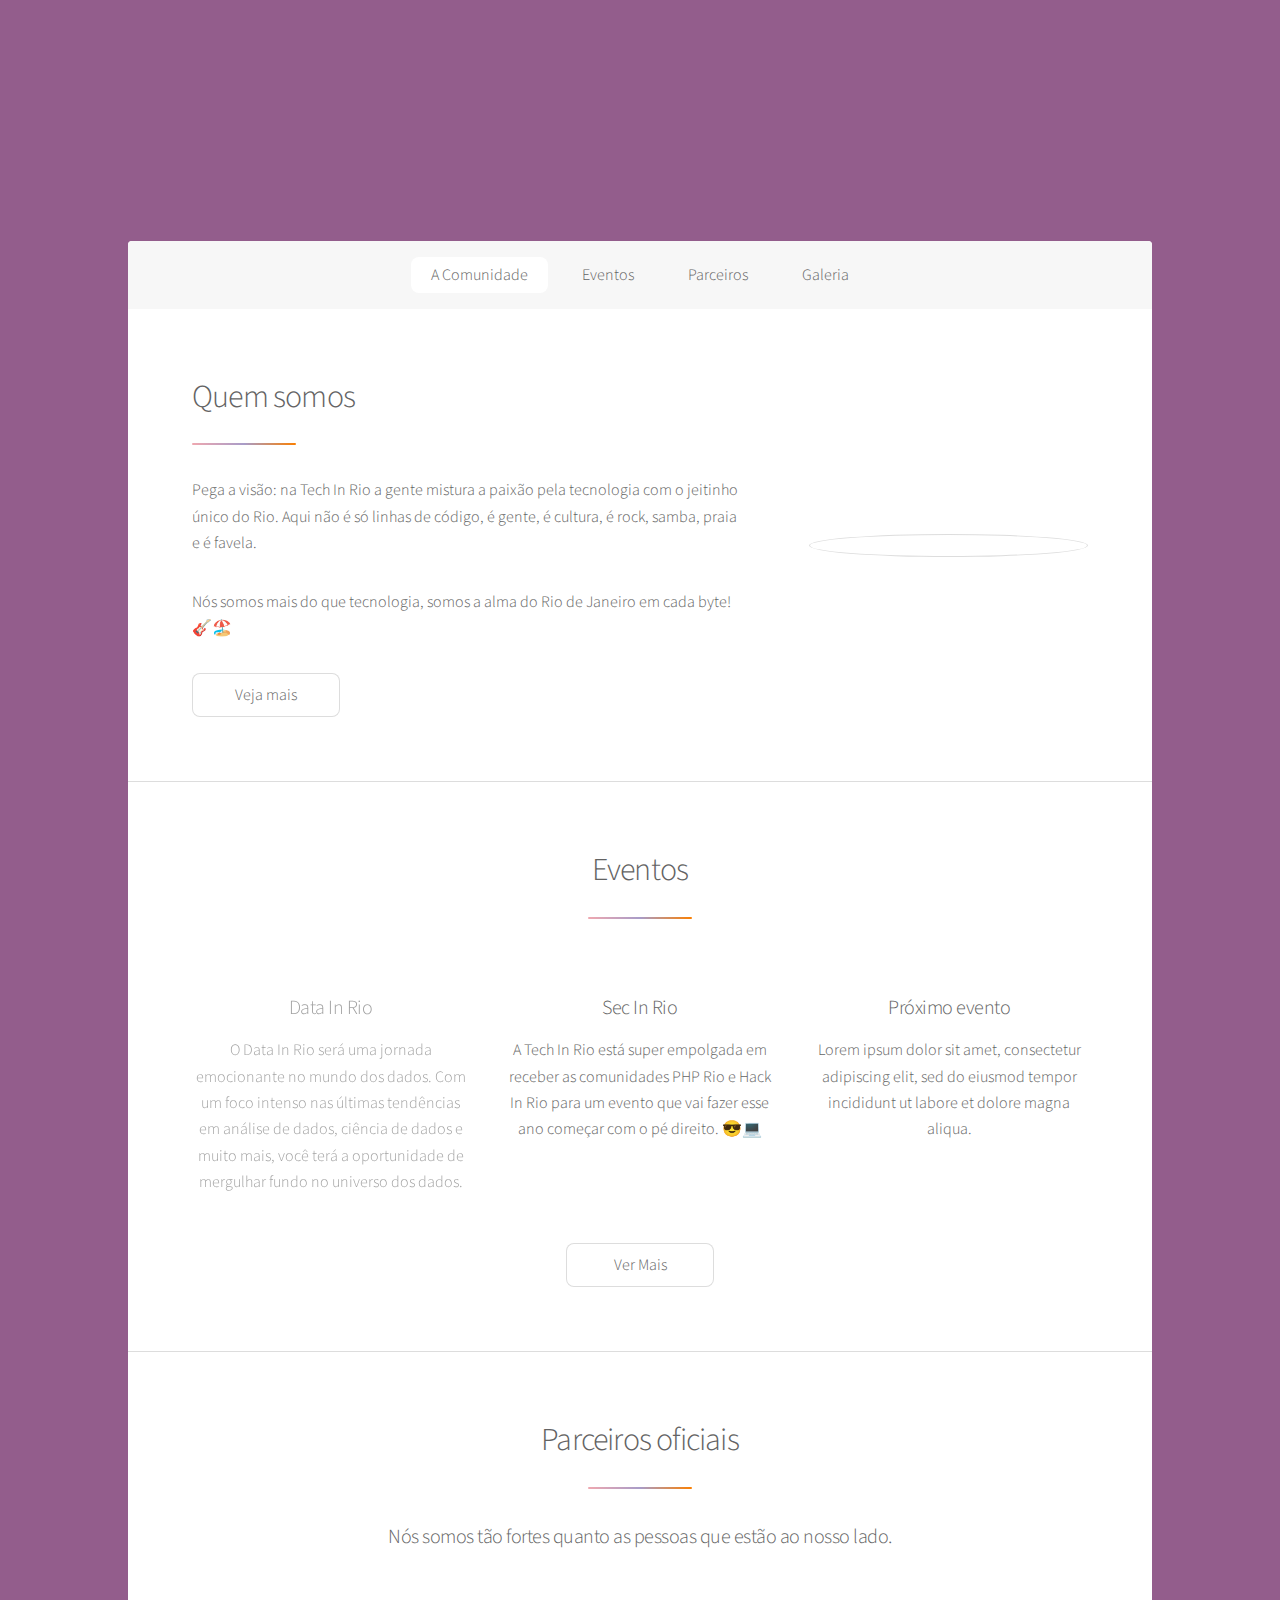
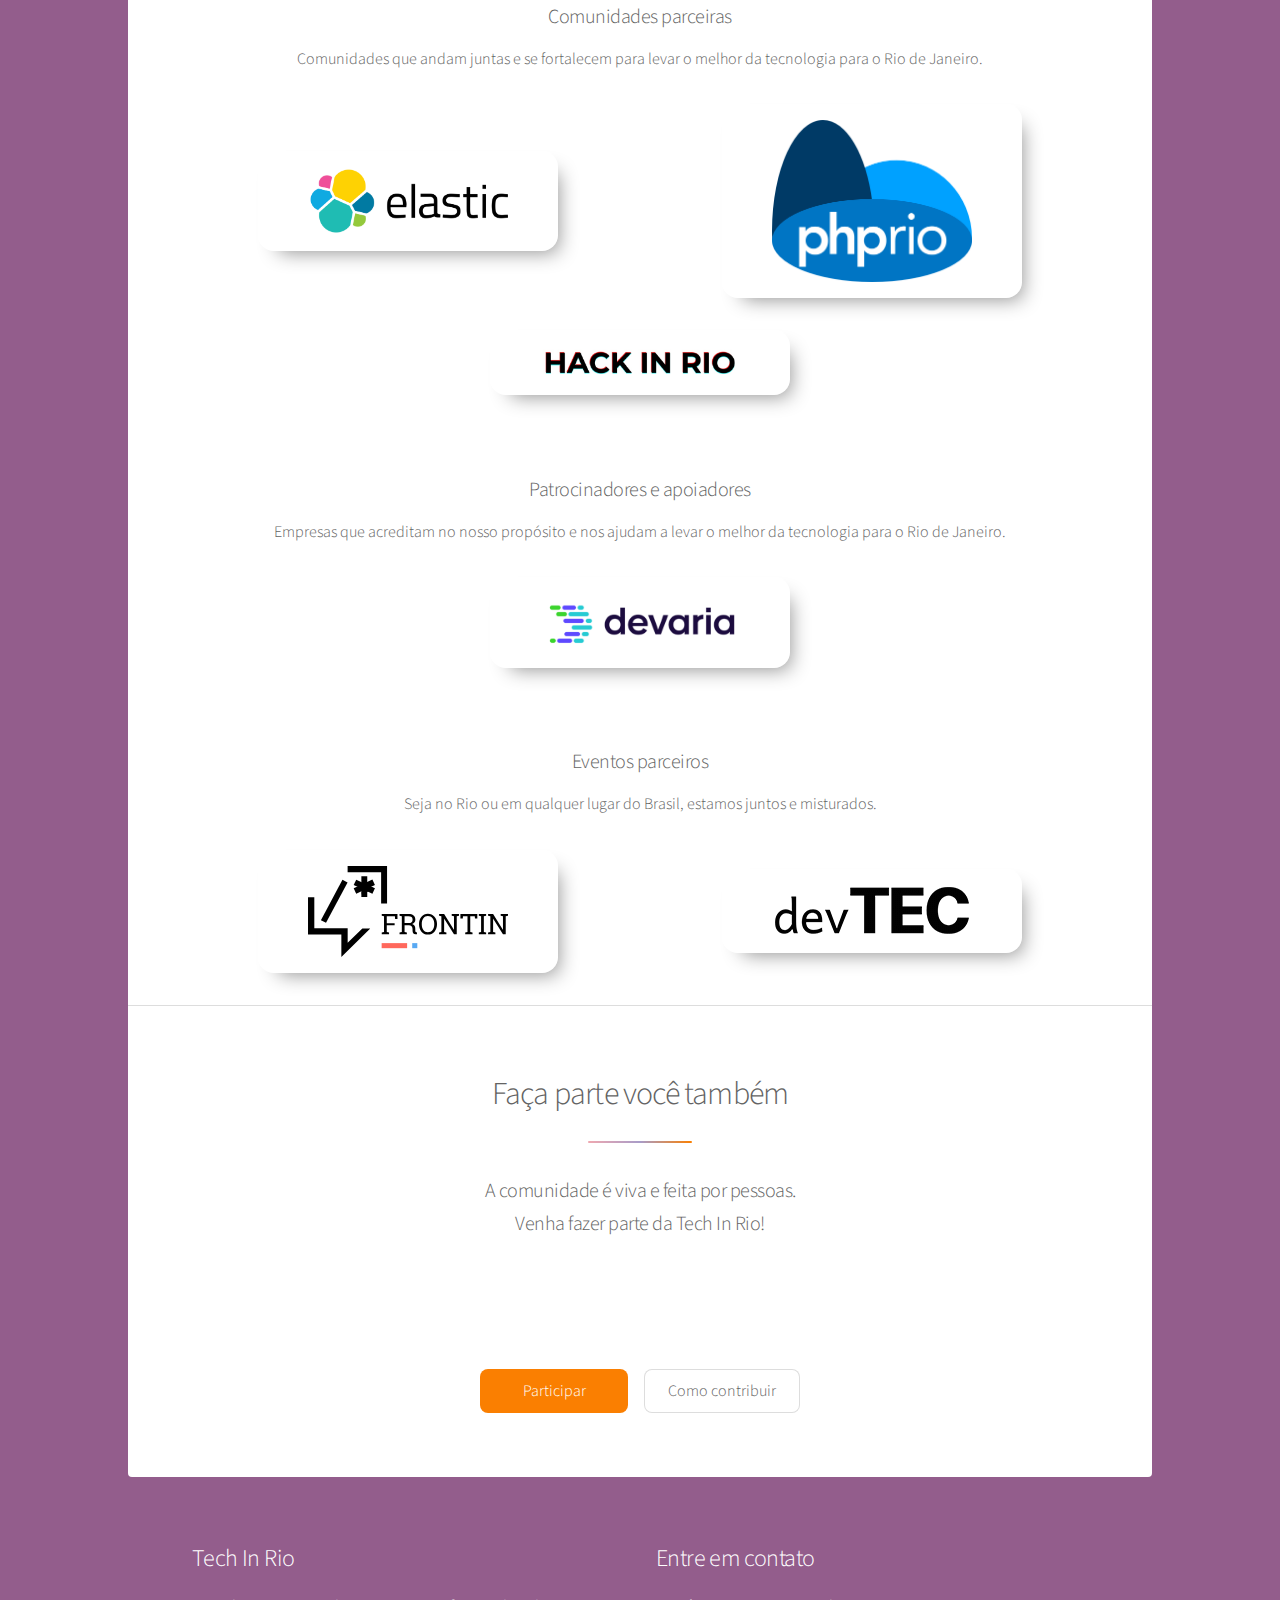
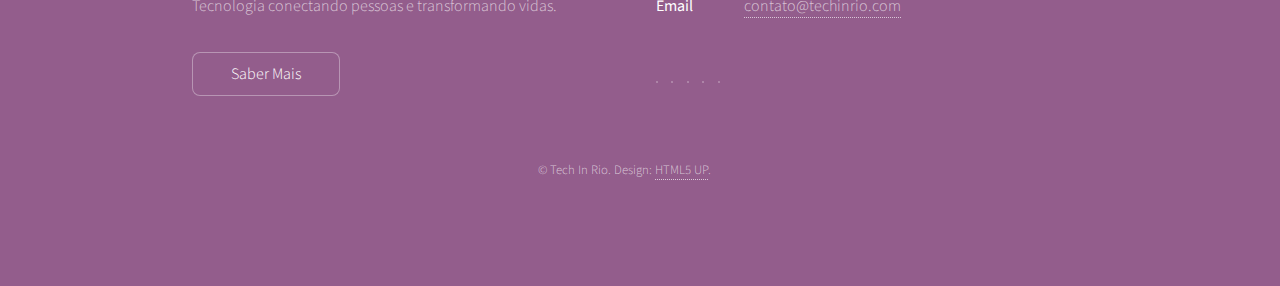
==== commit 250bc91f: "usando service worker para cache de assets" ====
--- a/index.html
+++ b/index.html
@@ -1,4 +1,4 @@
-a<!DOCTYPE html>
+<!DOCTYPE html>
 <!--
 	Stellar by HTML5 UP
 	html5up.net | @ajlkn
@@ -11,18 +11,79 @@
       name="description"
       content="Você acabou de aportar na comunidade de tecnologia mais carioca de todo Brasil!"
     />
+
+    <!-- set site author -->
+    <meta name="author" content="Tech In Rio" />
+
+    <!-- set site charset -->
     <meta charset="utf-8" />
+
+    <!-- set site viewport -->
     <meta
       name="viewport"
       content="width=device-width, initial-scale=1, user-scalable=no"
     />
 
+    <!-- set site manifest -->
+    <link rel="manifest" href="./manifest.json" />
+
+    <!-- register service worker -->
+    <script>
+      window.addEventListener('load', () => {
+        if ('serviceWorker' in navigator) {
+          navigator.serviceWorker
+            .register('./service-worker.js')
+            .then((registration) => {
+              console.debug('Service Worker register successfull');
+              console.debug(JSON.stringify(registration, null, 2));
+            })
+            .catch((error) => {
+              console.debug('Service Worker register error');
+              console.debug(JSON.stringify(error, null, 2));
+            });
+        }
+      });
+    </script>
+
+    <!-- set site theme color -->
+    <meta name="theme-color" content="#000000" />
+
+    <!-- set site language -->
+    <meta name="language" content="pt-BR" />
+    <!-- set site keywords -->
     <meta
       name="keywords"
       content="tech, rio, rio de janeiro, tecnologia, inovação, comunidade, brasil, rj"
     />
-
-    <link rel="manifest" href="./manifest.json" />
+    <!-- set site robots -->
+    <meta name="robots" content="index, follow" />
+
+    <!-- set site banner  -->
+    <meta property="og:image" content="./images/banner-favela.webp" />
+    <meta property="og:image:type" content="image/webp" />
+    <meta property="og:image:width" content="1200" />
+    <meta property="og:image:height" content="630" />
+
+    <!-- set site twitter card -->
+    <meta name="twitter:card" content="summary_large_image" />
+    <meta name="twitter:site" content="@techinrio" />
+    <meta name="twitter:creator" content="@techinrio" />
+    <meta
+      name="twitter:title"
+      content="Tech In Rio - A comunidade mais carioca de todo Brasil!"
+    />
+    <meta
+      name="twitter:description"
+      content="Você acabou de aportar na comunidade de tecnologia mais carioca de todo Brasil!"
+    />
+    <meta name="twitter:image" content="./images/banner-favela.webp" />
+
+    <!-- set site favicon -->
+    <link rel="shortcut icon" href="./images/logo-black.webp" />
+
+    <!-- set site logo -->
+    <link rel="apple-touch-icon" href="./images/logo-black.webp" />
+
     <link
       rel="shortcut icon"
       href="./images/logo-black.webp"
@@ -40,9 +101,9 @@
     <div id="wrapper">
       <!-- Header -->
       <header id="header" class="alt">
-        <span class="logo"
-          ><img src="images/logo-h-transparent.png" alt=""
-        /></span>
+        <span class="logo">
+          <img src="images/logo-h-transparent.png" alt="" />
+        </span>
         <p>Somos a comunidade de tecnologia mais carioca de todo Brasil!</p>
       </header>
 
@@ -52,7 +113,7 @@
           <li><a href="#intro" class="active">A Comunidade</a></li>
           <li><a href="#eventos">Eventos</a></li>
           <li><a href="#parceiros">Parceiros</a></li>
-          <li><a href="#mural">Mural</a></li>
+          <li><a href="./galeria.html">Galeria</a></li>
         </ul>
       </nav>
 
@@ -84,15 +145,6 @@
               ><img src="./images/IMG_9345 Large.jpeg" width="300" alt=""
             /></span>
           </div>
-          <span class="image"
-            ><img src="./images/DataInRio-133.jpg" width="300" alt=""
-          /></span>
-          <span class="image"
-            ><img src="./images/DataInRio-230.jpg" width="300" alt=""
-          /></span>
-          <span class="image"
-            ><img src="./images/DataInRio-134.jpg" width="300" alt=""
-          /></span>
         </section>
 
         <!-- First Section -->
@@ -224,11 +276,24 @@
           <header class="major">
             <h2>Faça parte você também</h2>
             <p>
-              Participar e contribuir com a comunidade é simples e gratificante.
+              A comunidade é viva e feita por pessoas.
               <br />
-              Junte-se agora mesmo e faça parte da nossa história!
+              Venha fazer parte da Tech In Rio!
             </p>
           </header>
+
+          <div class="partners-container">
+            <span class="image"
+              ><img src="./images/DataInRio-133.jpg" width="300" alt=""
+            /></span>
+            <span class="image"
+              ><img src="./images/DataInRio-230.jpg" width="300" alt=""
+            /></span>
+            <span class="image"
+              ><img src="./images/DataInRio-134.jpg" width="300" alt=""
+            /></span>
+          </div>
+
           <footer class="major">
             <ul class="actions special">
               <li>
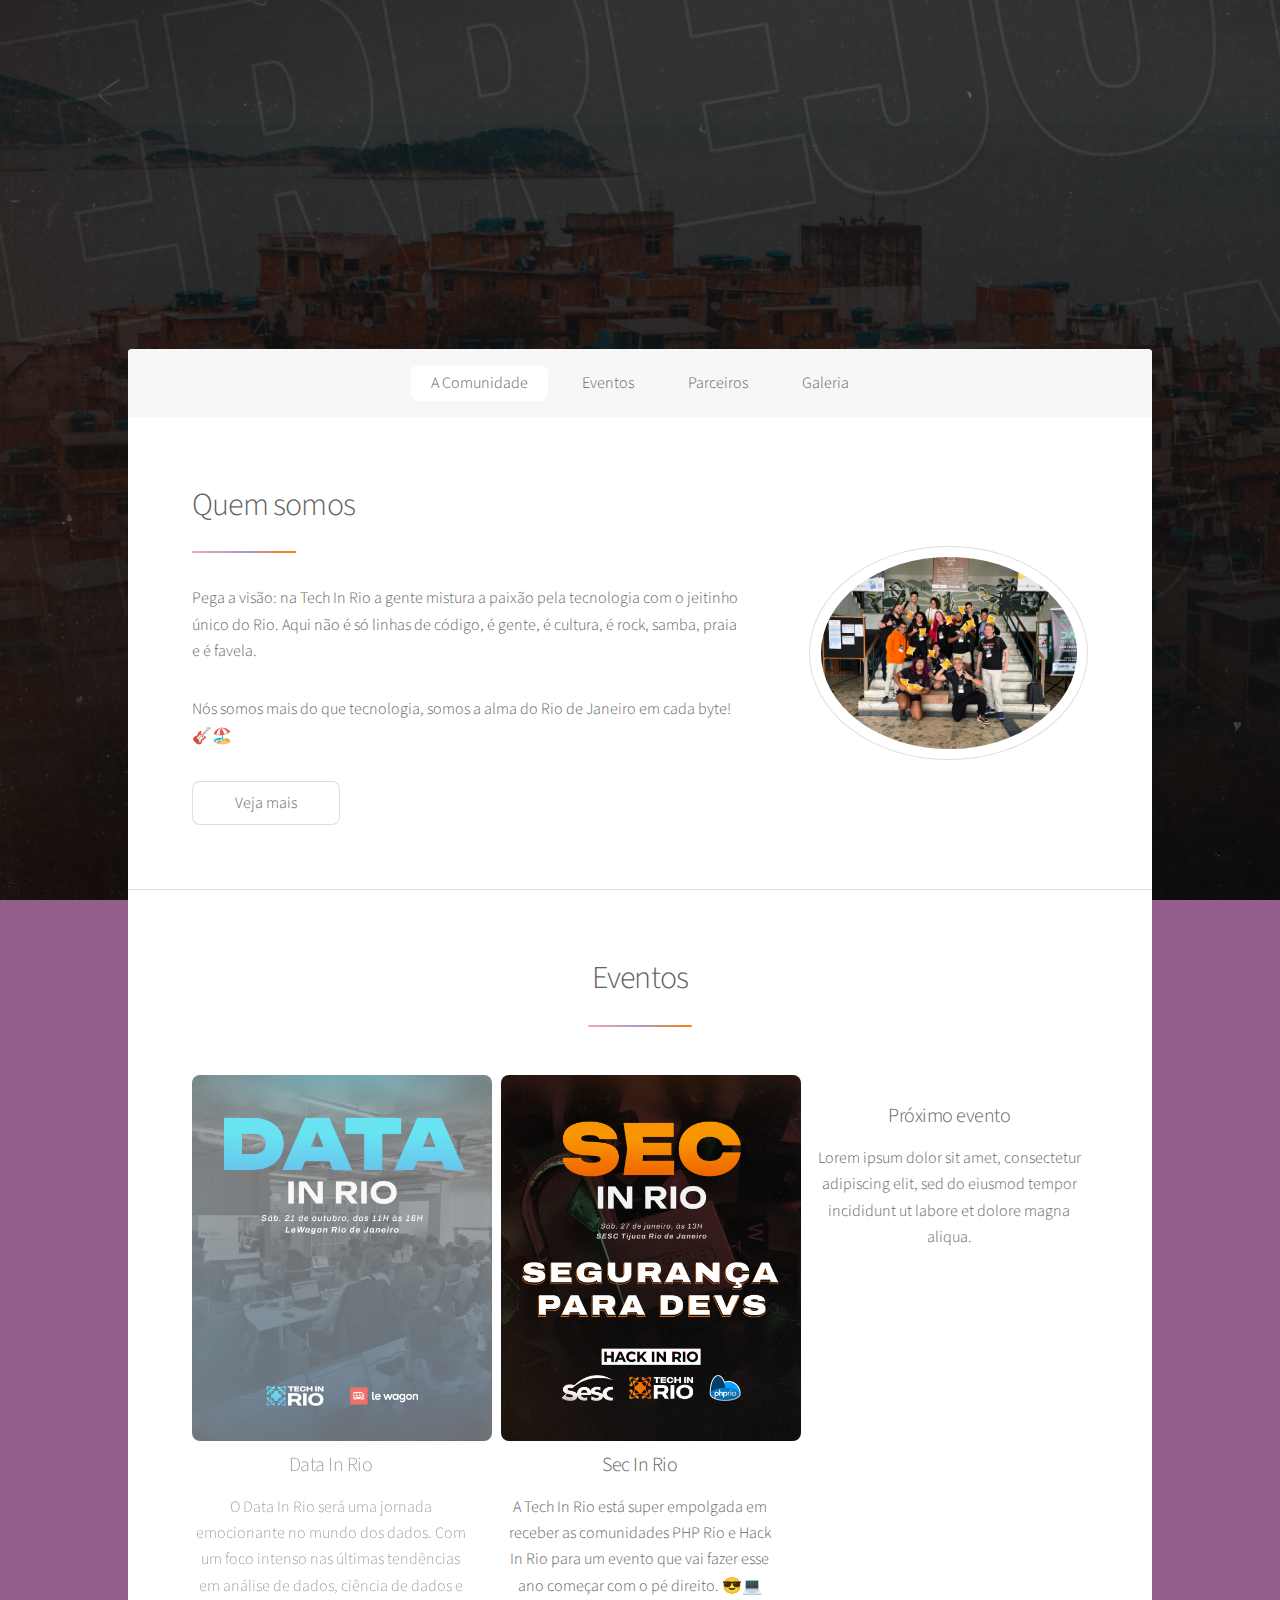
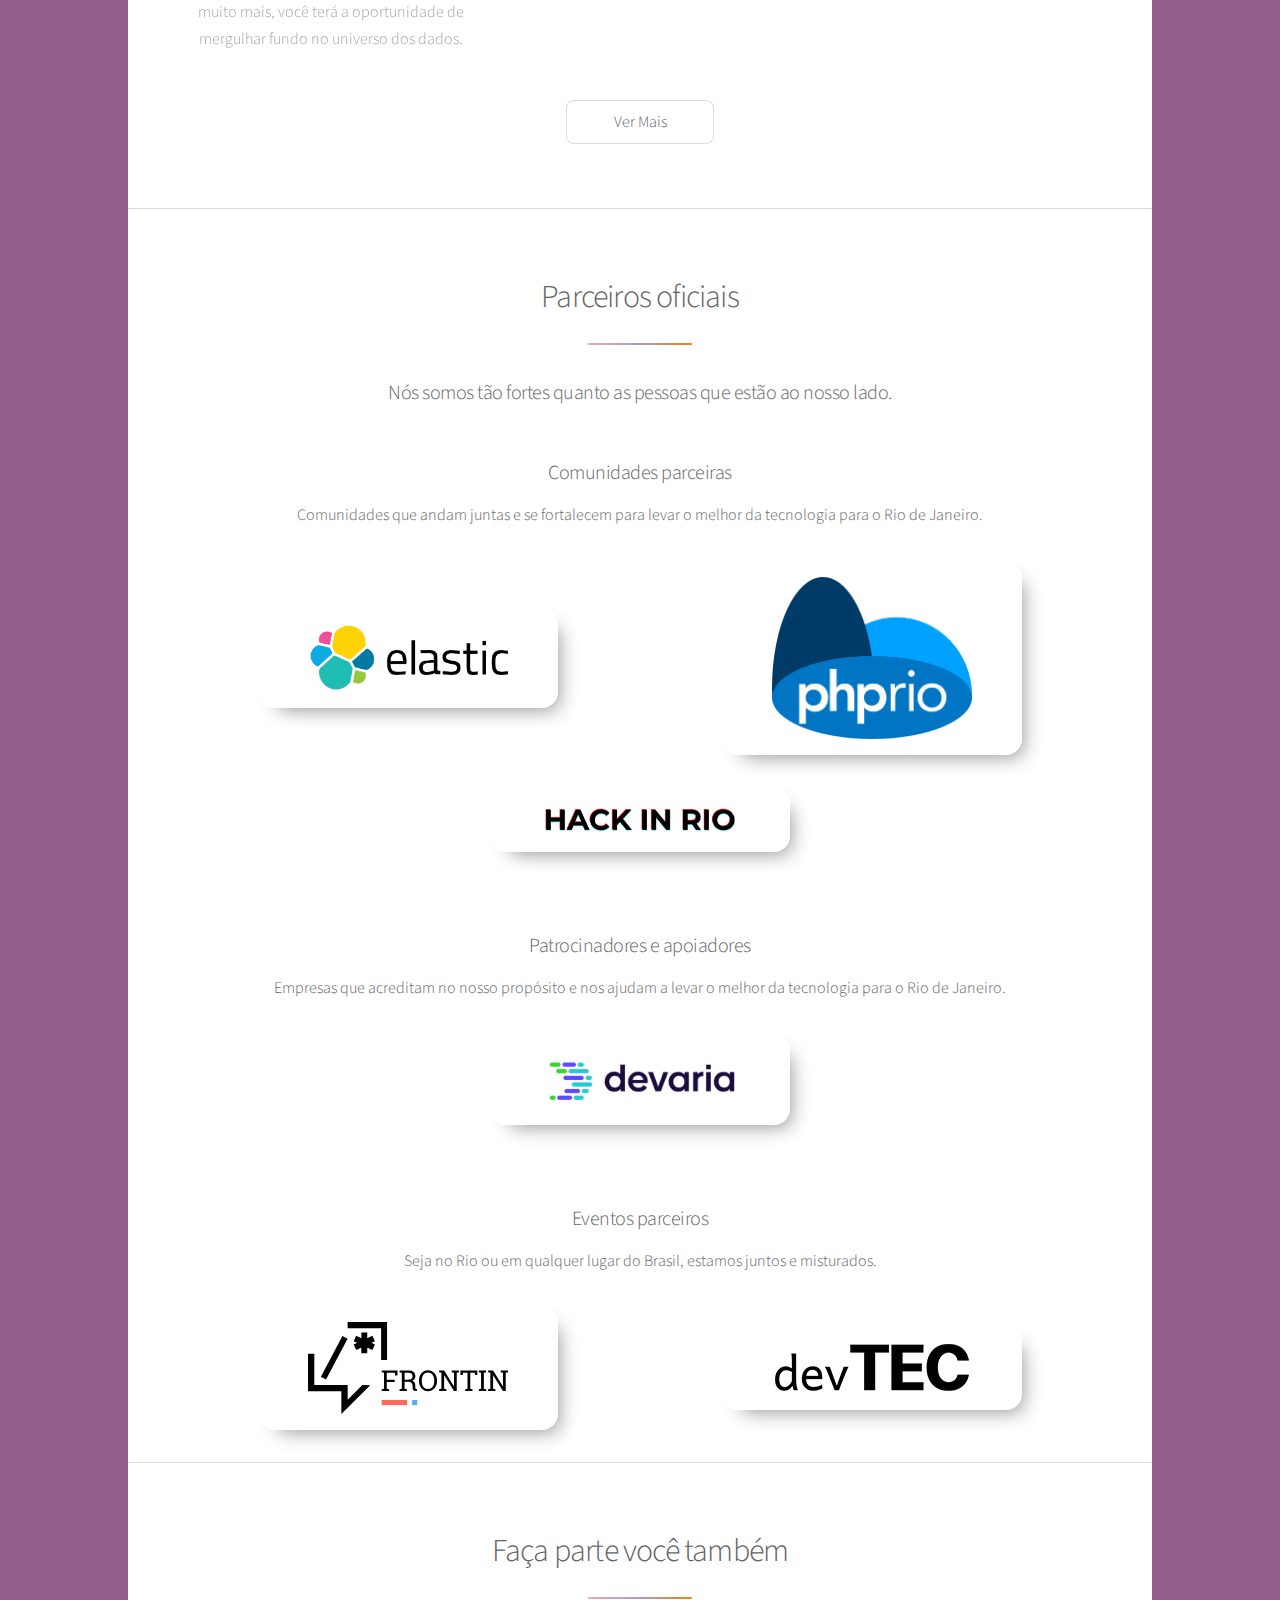
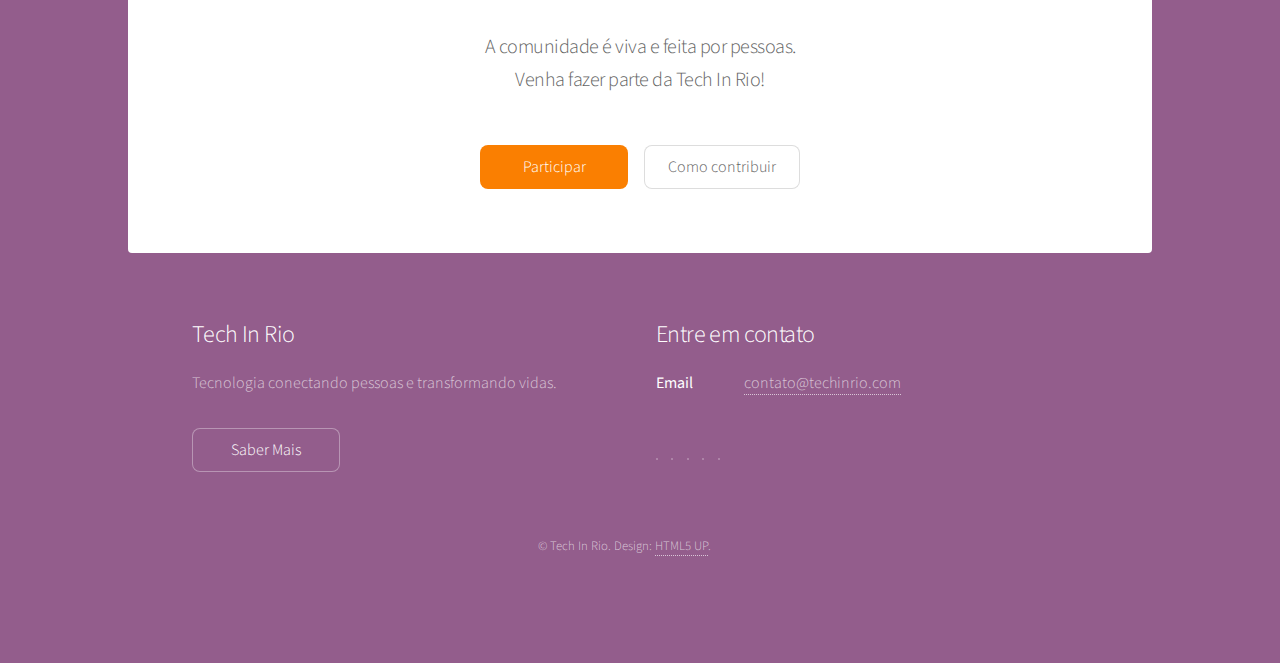
==== commit 20a31db5: "Merge pull request #8 from techinrio/develop" ====
--- a/index.html
+++ b/index.html
@@ -59,7 +59,7 @@
     <meta name="robots" content="index, follow" />
 
     <!-- set site banner  -->
-    <meta property="og:image" content="./images/banner-favela.webp" />
+    <meta property="og:image" content="./images/bg/banner-favela.webp" />
     <meta property="og:image:type" content="image/webp" />
     <meta property="og:image:width" content="1200" />
     <meta property="og:image:height" content="630" />
@@ -76,17 +76,17 @@
       name="twitter:description"
       content="Você acabou de aportar na comunidade de tecnologia mais carioca de todo Brasil!"
     />
-    <meta name="twitter:image" content="./images/banner-favela.webp" />
+    <meta name="twitter:image" content="./images/bg/banner-favela.webp" />
 
     <!-- set site favicon -->
-    <link rel="shortcut icon" href="./images/logo-black.webp" />
+    <link rel="shortcut icon" href="./images/logo/logo-black.webp" />
 
     <!-- set site logo -->
-    <link rel="apple-touch-icon" href="./images/logo-black.webp" />
+    <link rel="apple-touch-icon" href="./images/logo/logo-black.webp" />
 
     <link
       rel="shortcut icon"
-      href="./images/logo-black.webp"
+      href="./images/logo/logo-black.webp"
       type="image/webp"
     />
 
@@ -102,7 +102,7 @@
       <!-- Header -->
       <header id="header" class="alt">
         <span class="logo">
-          <img src="images/logo-h-transparent.png" alt="" />
+          <img src="images/logo/logo-h-transparent.png" alt="" />
         </span>
         <p>Somos a comunidade de tecnologia mais carioca de todo Brasil!</p>
       </header>
@@ -142,7 +142,7 @@
               </ul>
             </div>
             <span class="image"
-              ><img src="./images/IMG_9345 Large.jpeg" width="300" alt=""
+              ><img src="./images/fotos/IMG_9345 Large.jpeg" width="300" alt=""
             /></span>
           </div>
         </section>
@@ -155,7 +155,7 @@
           <ul class="features">
             <li style="filter: opacity(60%)">
               <span class="image"
-                ><img src="./images/data-in-rio.png" width="300" alt=""
+                ><img src="./images/eventos/data-in-rio.png" width="300" alt=""
               /></span>
               <h3>Data In Rio</h3>
               <p>
@@ -167,7 +167,7 @@
             </li>
             <li>
               <span class="image"
-                ><img src="./images/sec-in-rio.png" width="300" alt=""
+                ><img src="./images/eventos/sec-in-rio.png" width="300" alt=""
               /></span>
               <h3>Sec In Rio</h3>
               <p>
@@ -192,7 +192,7 @@
           </ul>
           <footer class="major">
             <ul class="actions special">
-              <li><a href="generic.html" class="button">Ver Mais</a></li>
+              <li><a href="./galeria.html" class="button">Ver Mais</a></li>
             </ul>
           </footer>
         </section>
@@ -219,17 +219,20 @@
               target="_blank"
             >
               <img
-                src="./images/elastic-logo.png"
+                src="./images/parceiros/elastic-logo.png"
                 alt="Elastic Rio de Janeiro User Group logo"
               />
             </a>
 
             <a href="https://php.rio/" target="_blank">
-              <img src="./images/phprio.png" alt="PHP Rio logo" />
+              <img src="./images/parceiros/phprio.png" alt="PHP Rio logo" />
             </a>
 
             <a href="https://www.instagram.com/hackin.rio/" target="_blank">
-              <img src="./images/hackinrio.png" alt="Hack In Rio logo" />
+              <img
+                src="./images/parceiros/hackinrio.png"
+                alt="Hack In Rio logo"
+              />
             </a>
           </div>
 
@@ -246,7 +249,7 @@
 
           <div class="partners-container">
             <a href="https://devaria.com.br/" target="_blank">
-              <img src="./images/devaria.png" alt="Devaria logo" />
+              <img src="./images/parceiros/devaria.png" alt="Devaria logo" />
             </a>
           </div>
 
@@ -263,10 +266,13 @@
 
           <div class="partners-container">
             <a href="https://frontinsampa.com.br/" target="_blank">
-              <img src="./images/logo-frontin-full.svg" alt="Frontin logo" />
+              <img
+                src="./images/parceiros/logo-frontin-full.svg"
+                alt="Frontin logo"
+              />
             </a>
             <a href="https://devtec.com.br/" target="_blank">
-              <img src="./images/devtec.svg" alt="devTec logo" />
+              <img src="./images/parceiros/devtec.svg" alt="devTec logo" />
             </a>
           </div>
         </section>
@@ -281,18 +287,6 @@
               Venha fazer parte da Tech In Rio!
             </p>
           </header>
-
-          <div class="partners-container">
-            <span class="image"
-              ><img src="./images/DataInRio-133.jpg" width="300" alt=""
-            /></span>
-            <span class="image"
-              ><img src="./images/DataInRio-230.jpg" width="300" alt=""
-            /></span>
-            <span class="image"
-              ><img src="./images/DataInRio-134.jpg" width="300" alt=""
-            /></span>
-          </div>
 
           <footer class="major">
             <ul class="actions special">
--- a/assets/css/main.css
+++ b/assets/css/main.css
@@ -250,7 +250,7 @@
 }
 
 body {
-  background-image: url('../../images/favela-bg.webp');
+  background-image: url('../../images/bg/favela-bg.webp');
   background-repeat: no-repeat;
   background-size: cover;
   background-attachment: fixed;
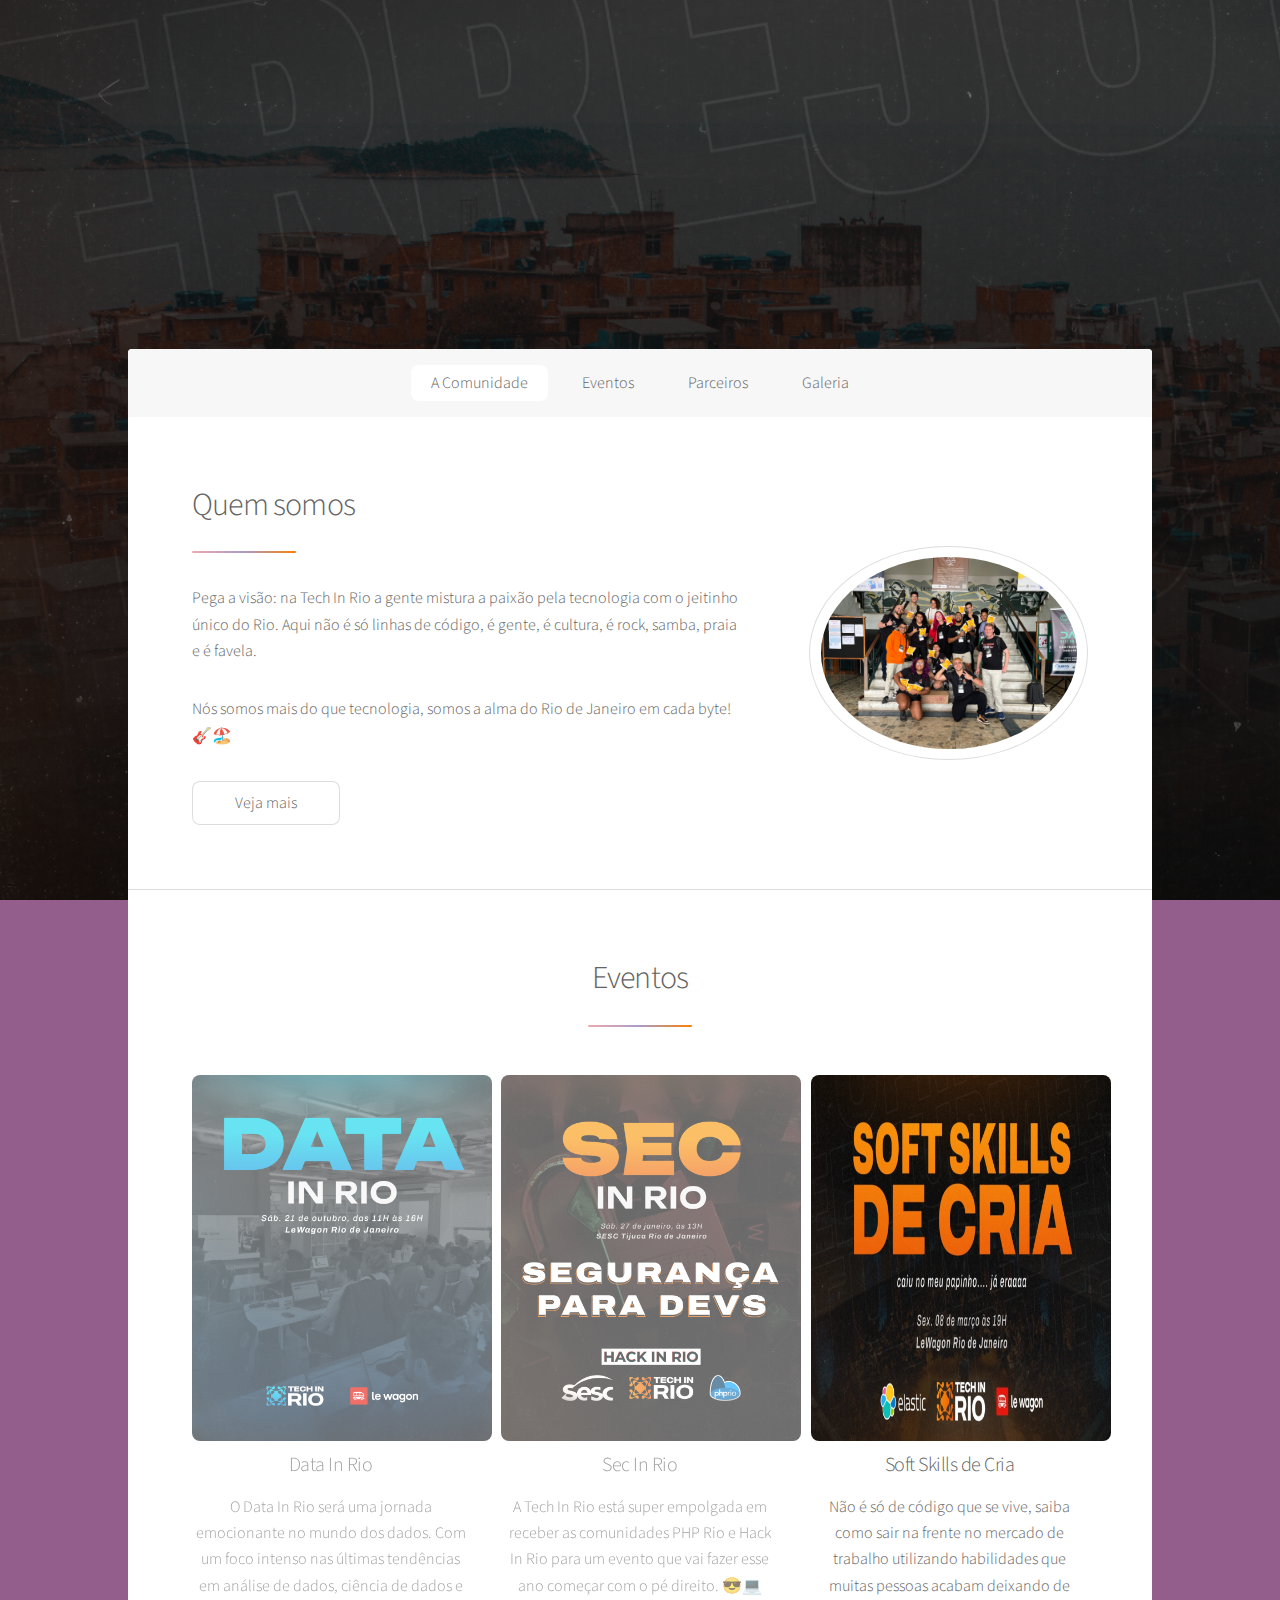
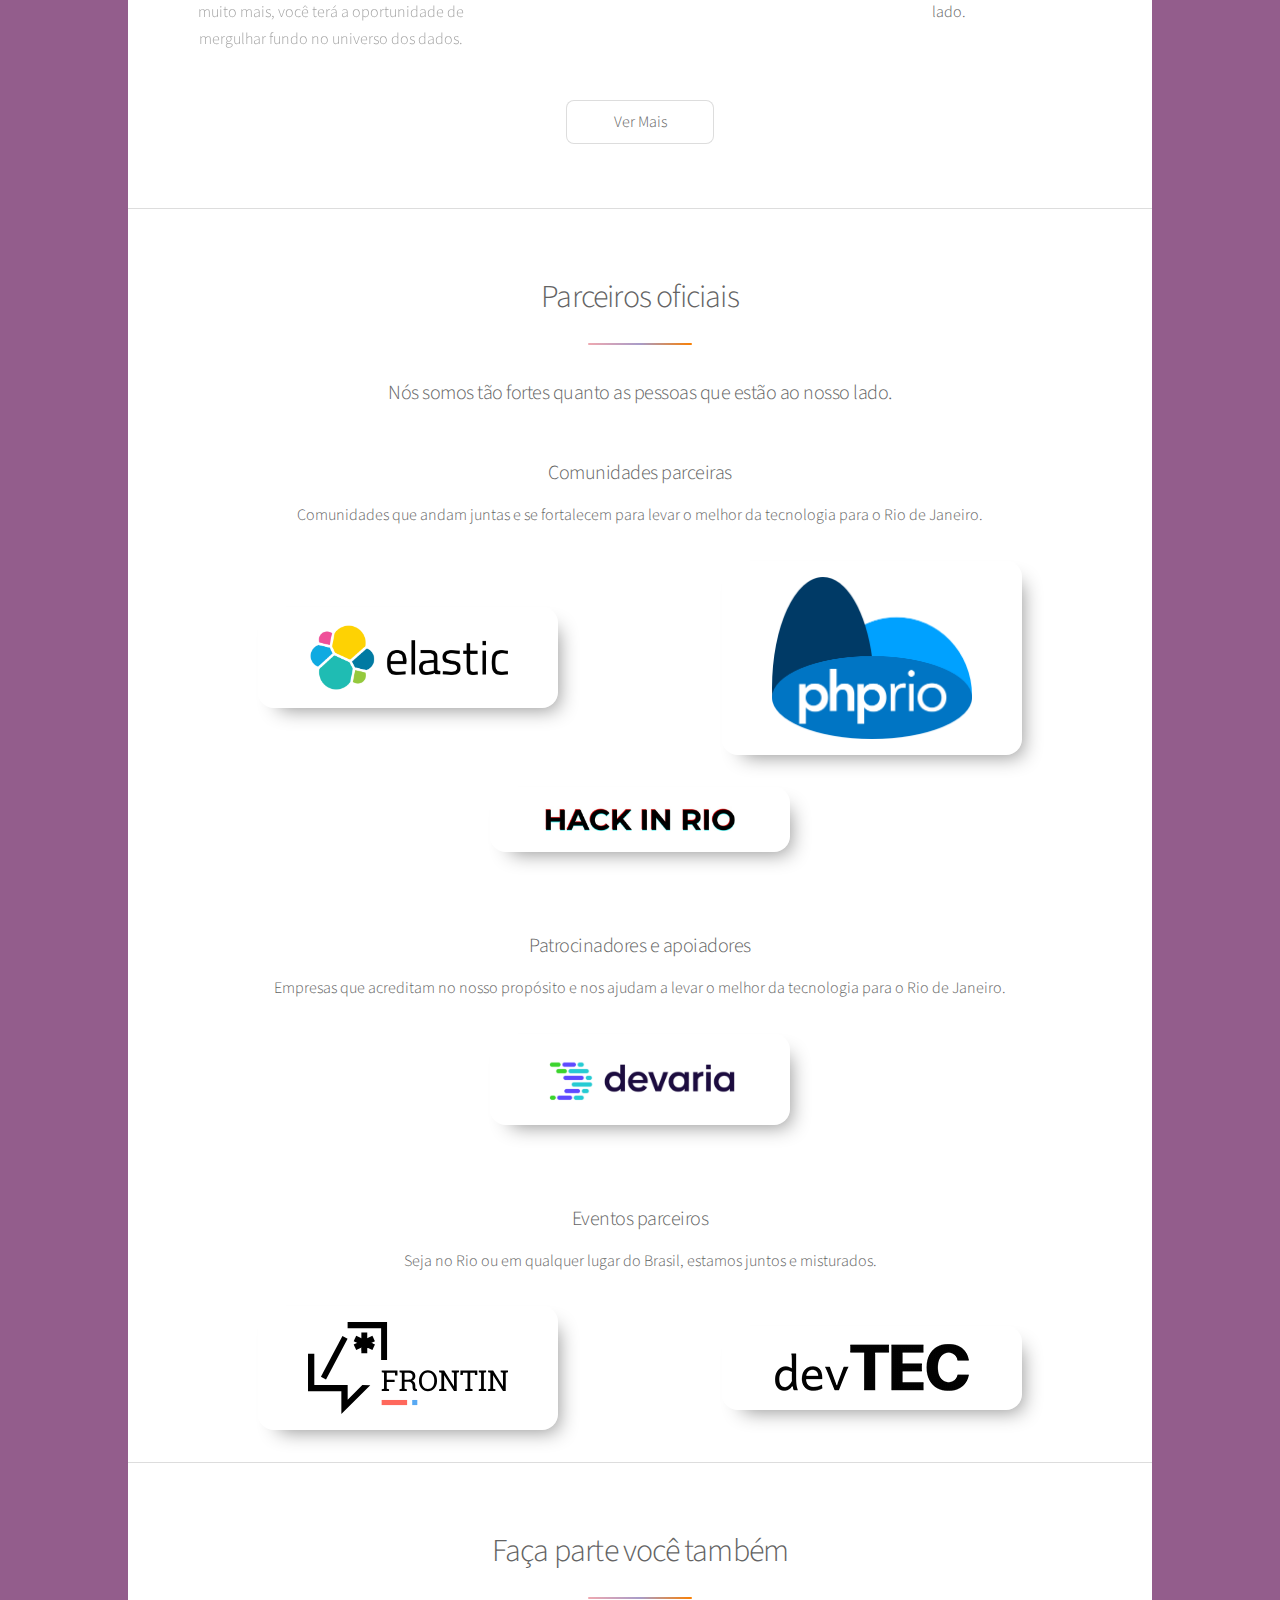
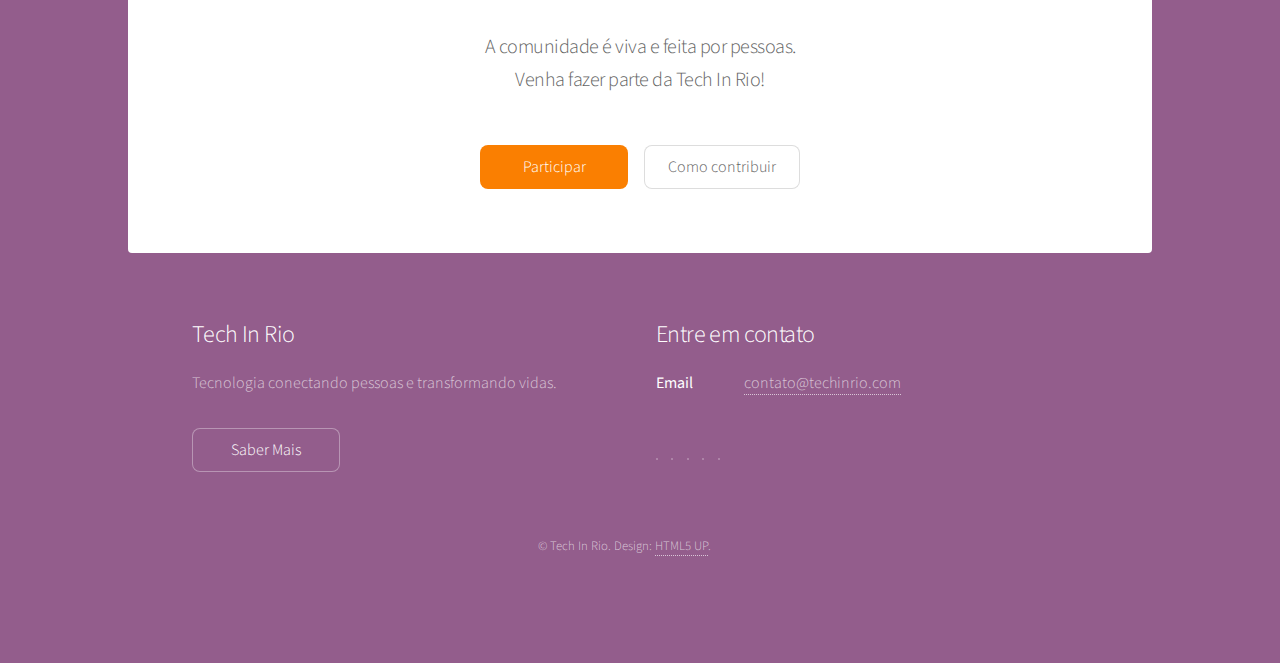
==== commit e139f1aa: "Style: AddEvent-SoftSkill" ====
--- a/index.html
+++ b/index.html
@@ -165,7 +165,7 @@
                 mergulhar fundo no universo dos dados.
               </p>
             </li>
-            <li>
+            <li style="filter: opacity(60%)">
               <span class="image"
                 ><img src="./images/eventos/sec-in-rio.png" width="300" alt=""
               /></span>
@@ -179,14 +179,13 @@
             <li>
               <span class="image"
                 ><img
-                  src="https://dummyimage.com/300x370/000/fff.png"
+                  src="./images/eventos/evento-softskills-de-cria.jpg"
                   width="300"
                   alt=""
               /></span>
-              <h3>Próximo evento</h3>
-              <p>
-                Lorem ipsum dolor sit amet, consectetur adipiscing elit, sed do
-                eiusmod tempor incididunt ut labore et dolore magna aliqua.
+              <h3>Soft Skills de Cria</h3>
+              <p>
+                Não é só de código que se vive, saiba como sair na frente no mercado de trabalho utilizando habilidades que muitas pessoas acabam deixando de lado.
               </p>
             </li>
           </ul>
@@ -377,4 +376,4 @@
     <script src="assets/js/util.js"></script>
     <script src="assets/js/main.js"></script>
   </body>
-</html>
+</html>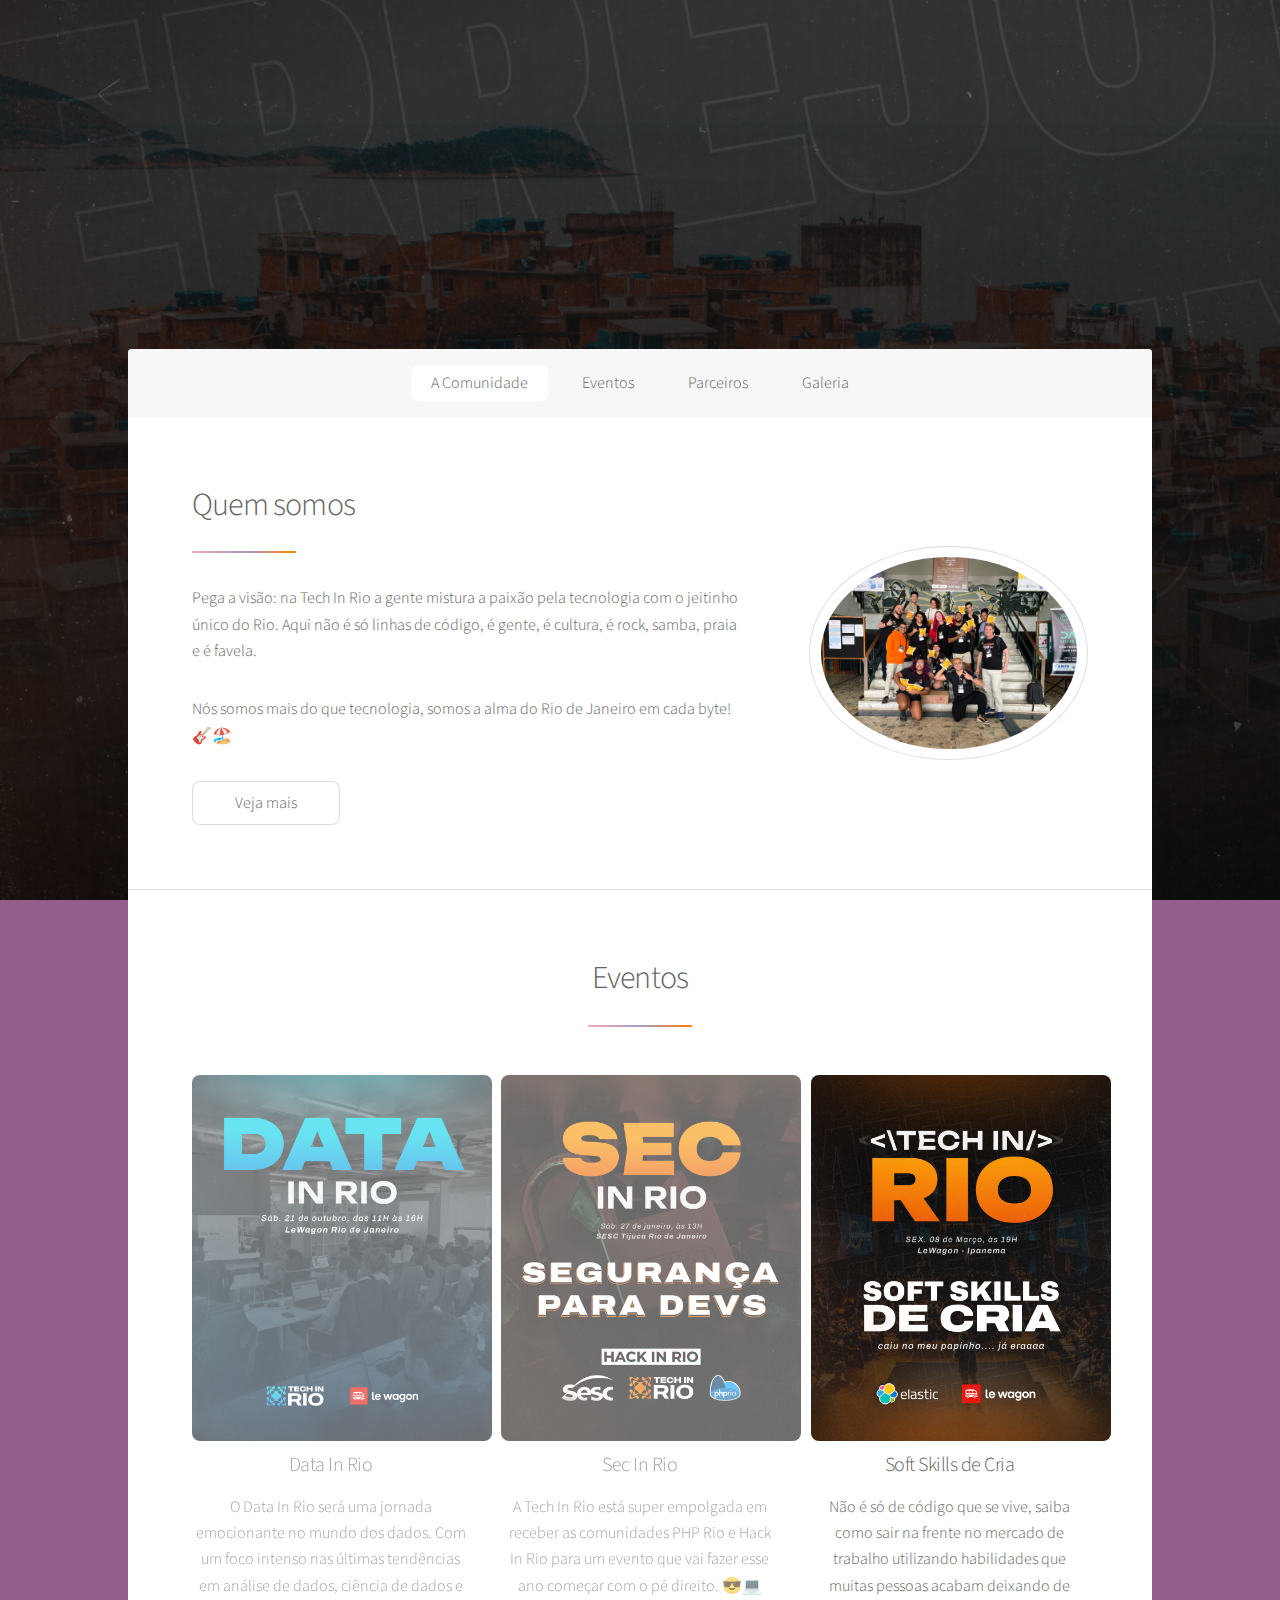
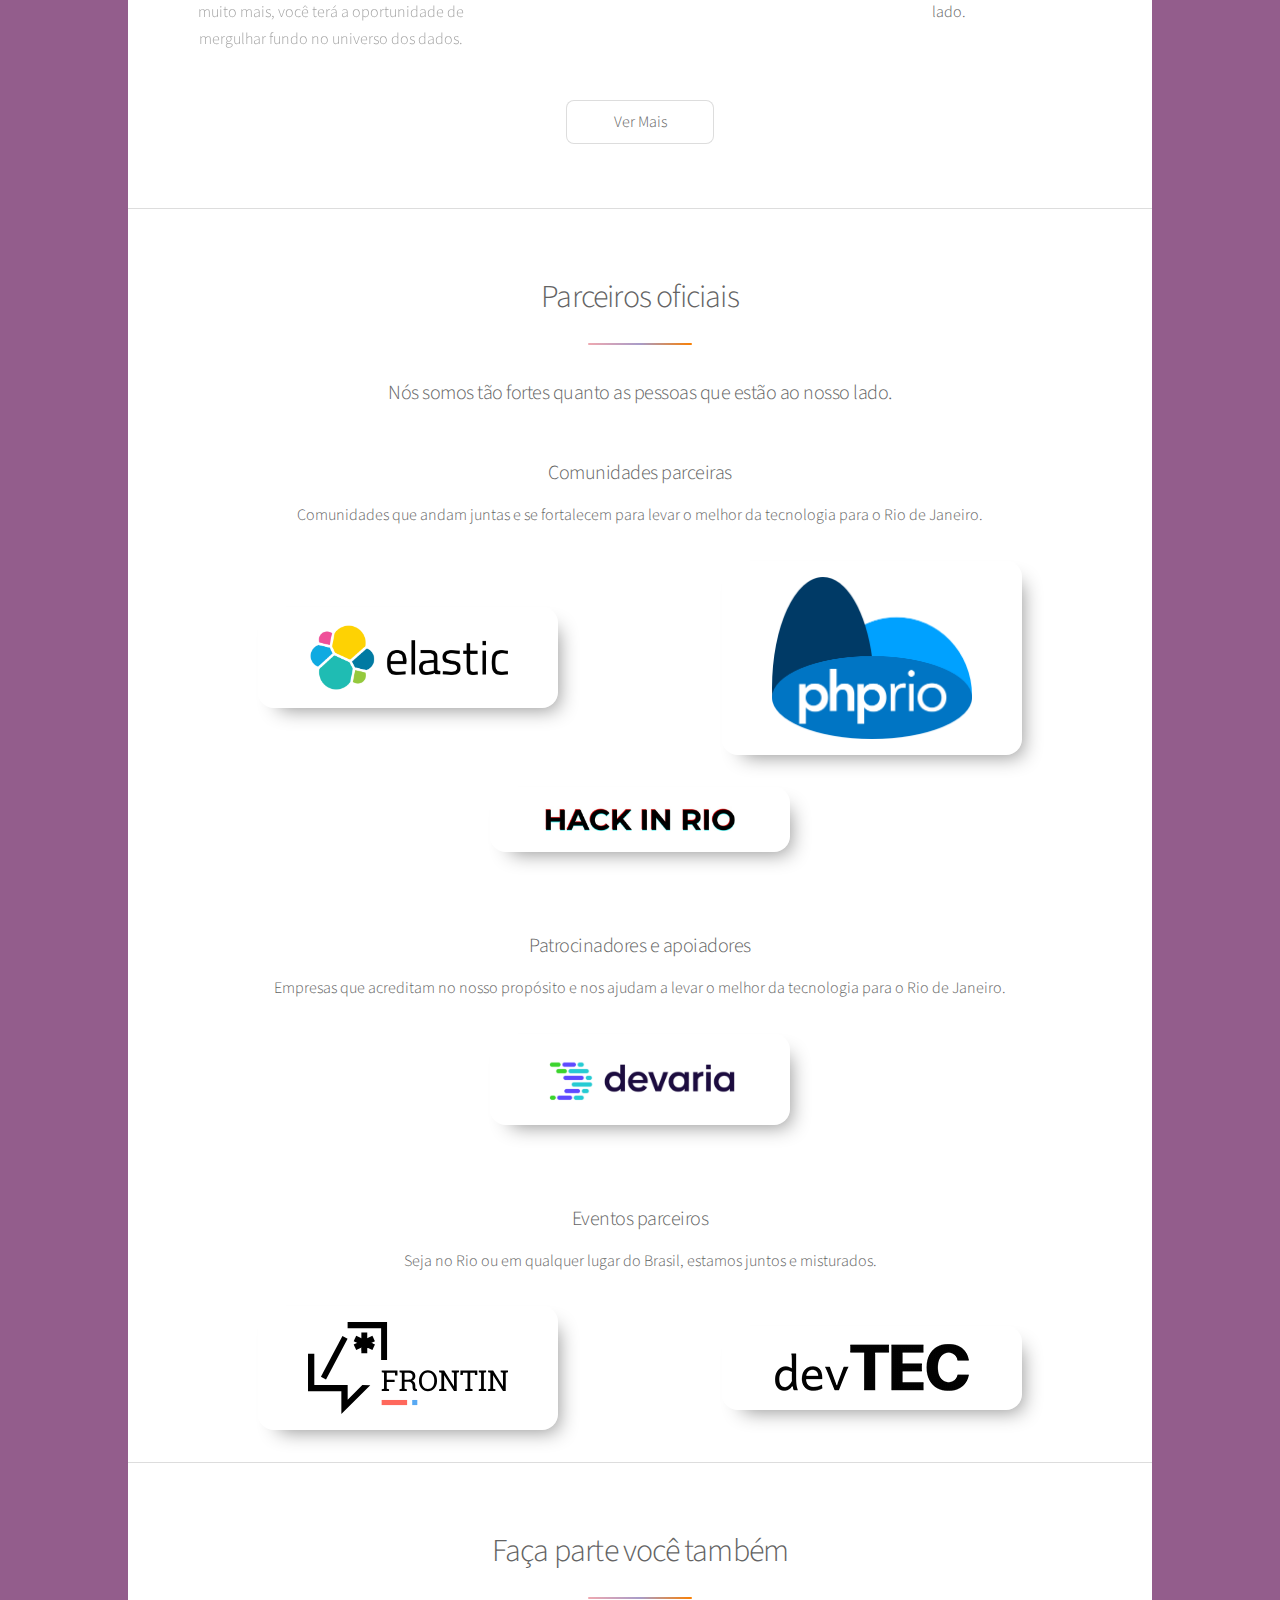
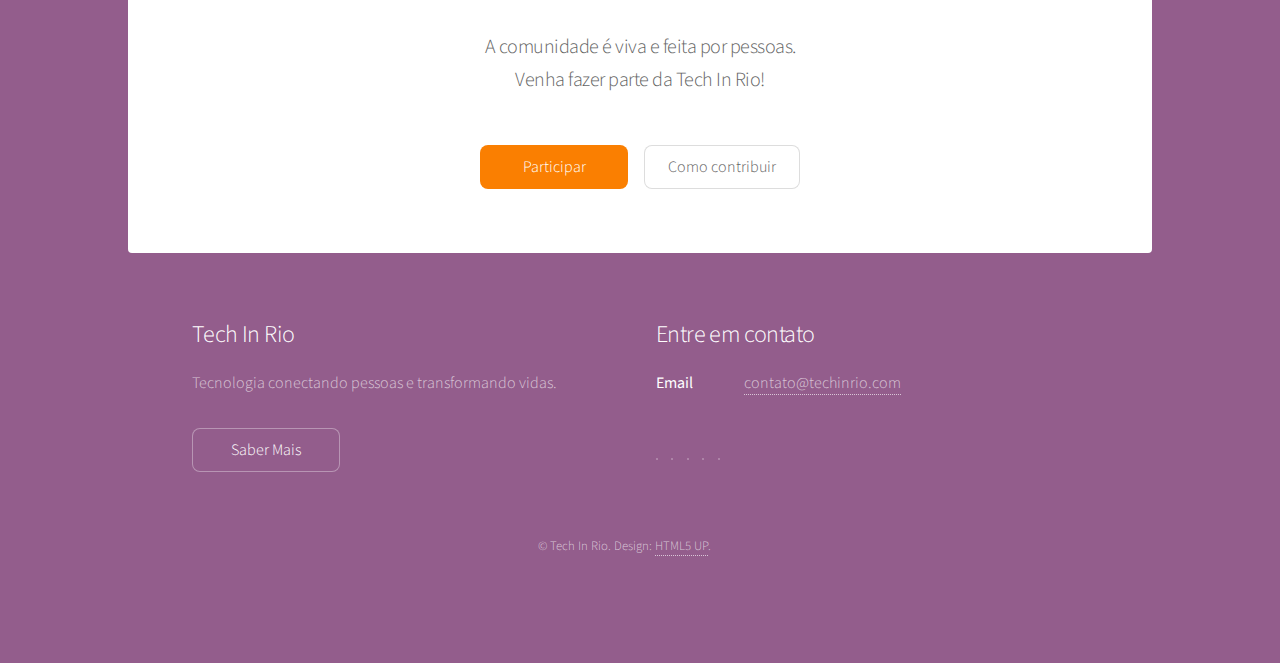
==== commit 1e61bb8f: "Style: AddNewEvent-Index" ====
--- a/index.html
+++ b/index.html
@@ -179,7 +179,7 @@
             <li>
               <span class="image"
                 ><img
-                  src="./images/eventos/evento-softskills-de-cria.jpg"
+                  src="./images/eventos/evento-softskills-de-cria.png"
                   width="300"
                   alt=""
               /></span>
